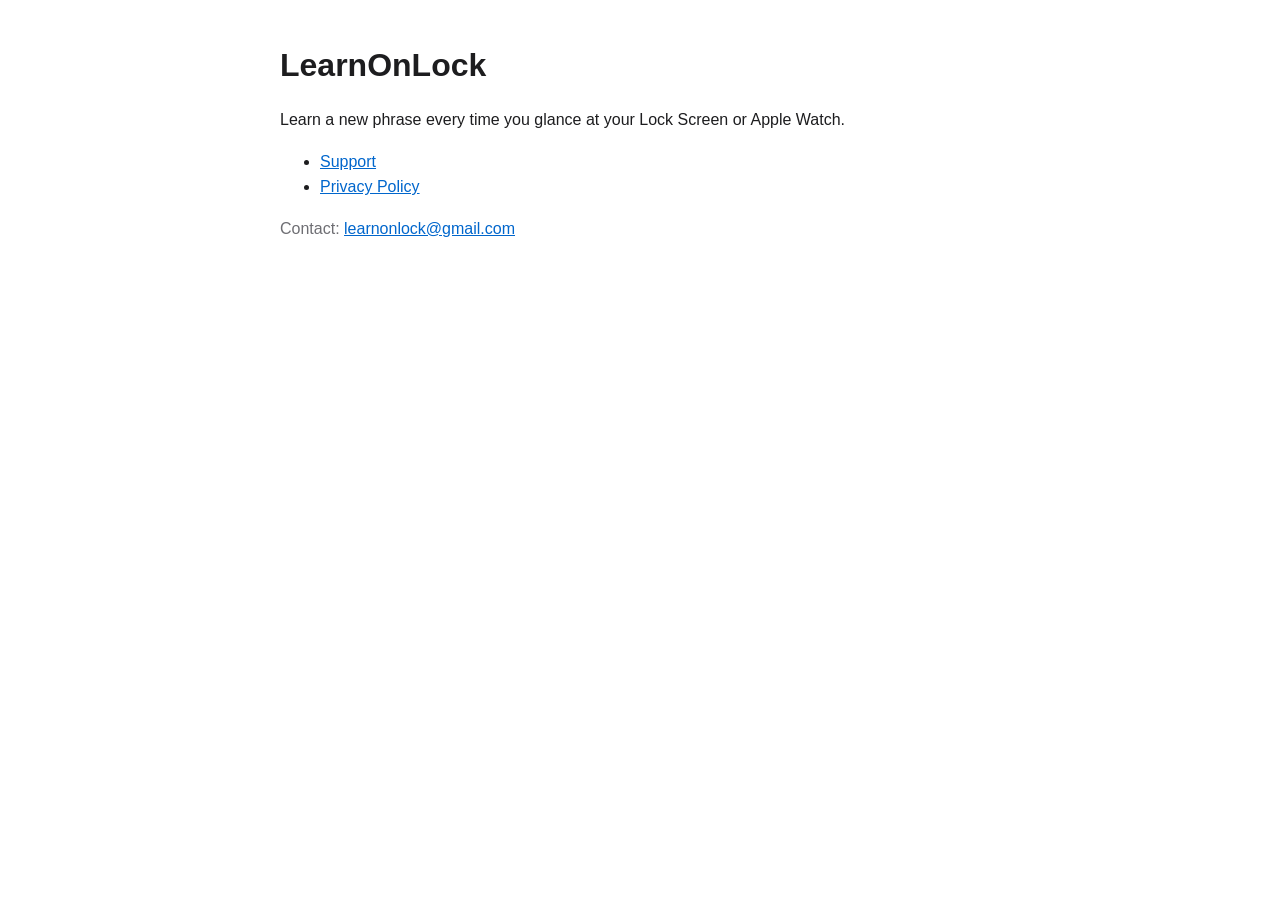
==== index.html @ d5e1ac42 "Privacy and support pages for LearnOnLock" ====
<!doctype html><html lang="en"><head><meta charset="utf-8"><meta name="viewport" content="width=device-width,initial-scale=1"><title>LearnOnLock</title><link rel="stylesheet" href="style.css"></head><body>
<h1>LearnOnLock</h1><p>Learn a new phrase every time you glance at your Lock Screen or Apple Watch.</p>
<ul><li><a href="support.html">Support</a></li><li><a href="privacy.html">Privacy Policy</a></li></ul>
<p class="muted">Contact: <a href="mailto:learnonlock@gmail.com">learnonlock@gmail.com</a></p></body></html>
---- style.css ----
body{font-family:-apple-system,BlinkMacSystemFont,"Segoe UI",Helvetica,Arial,sans-serif;max-width:720px;margin:40px auto;padding:0 20px;line-height:1.6;color:#1d1d1f}
h1{font-size:2em;margin-bottom:.2em}h2{margin-top:1.6em}a{color:#0066cc}.muted{color:#6e6e73}
nav a{margin-right:16px}
@media (prefers-color-scheme:dark){body{background:#000;color:#f5f5f7}a{color:#2997ff}.muted{color:#a1a1a6}}
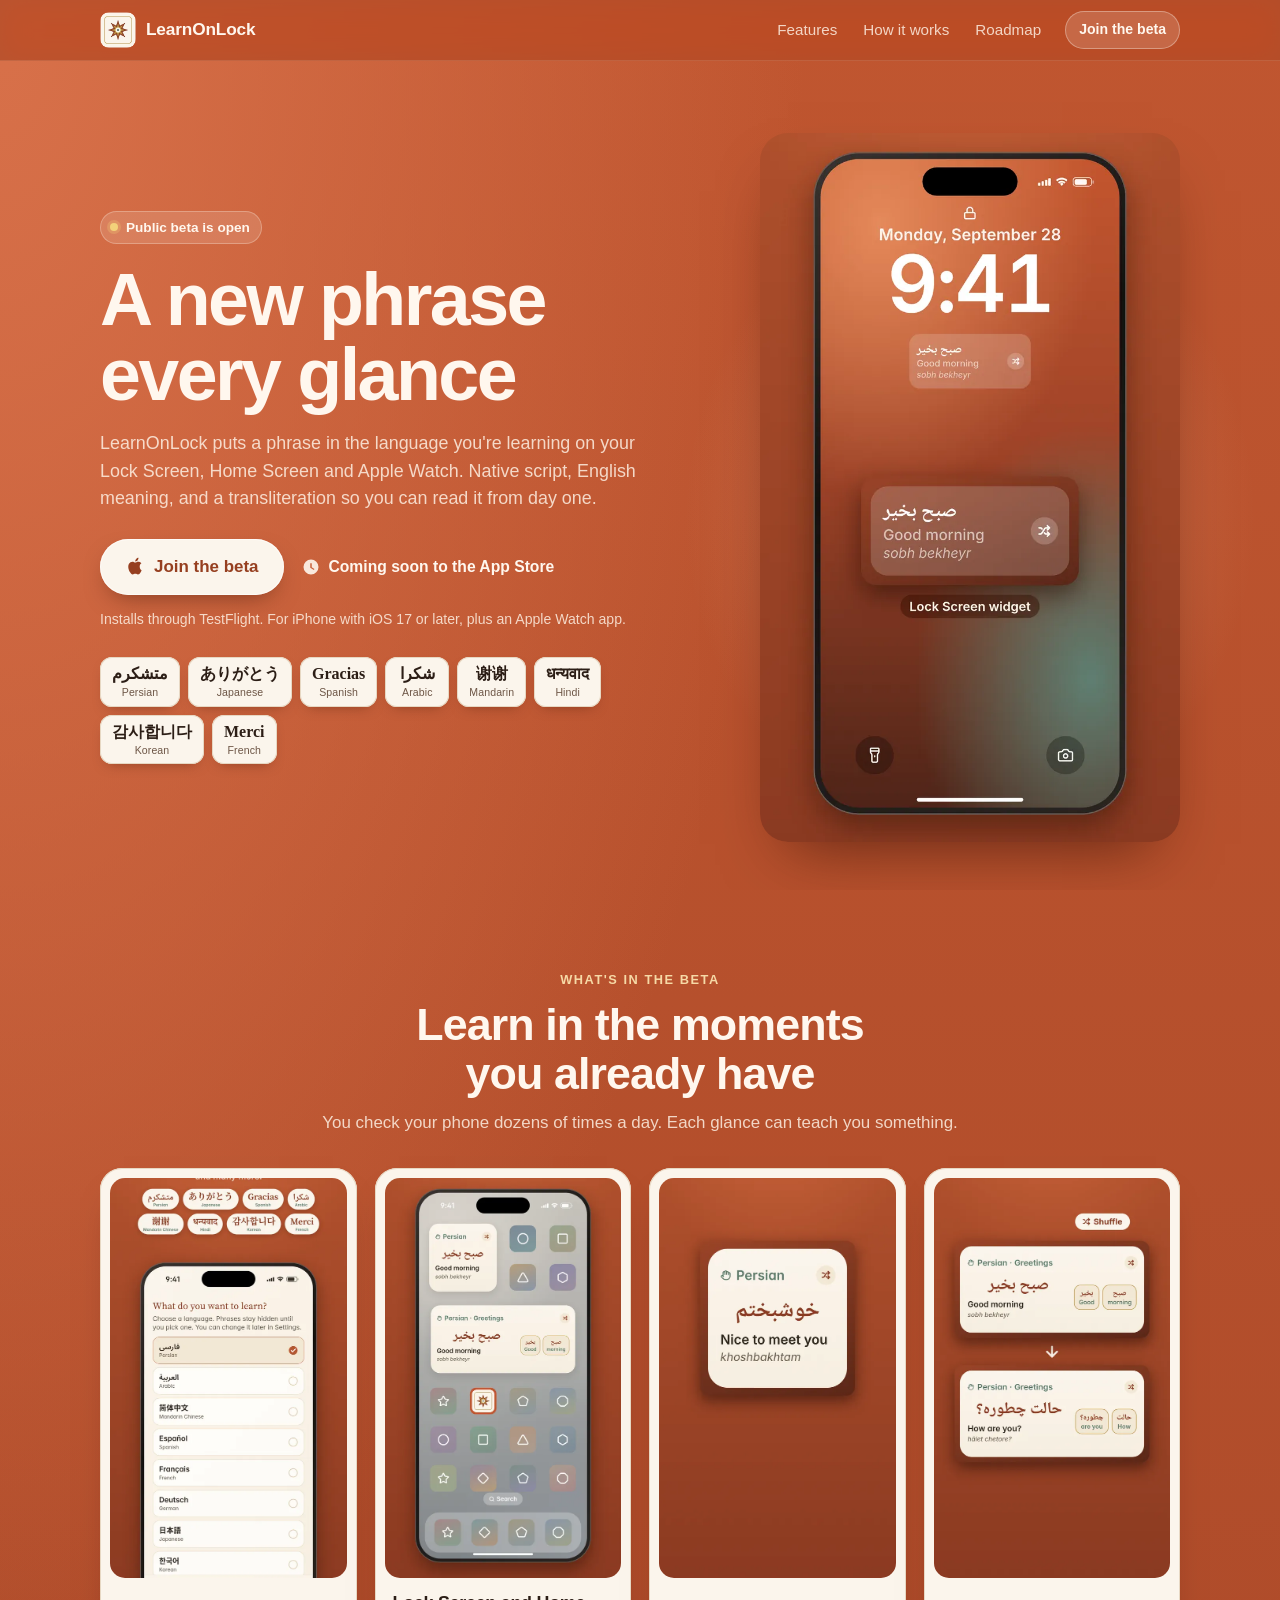
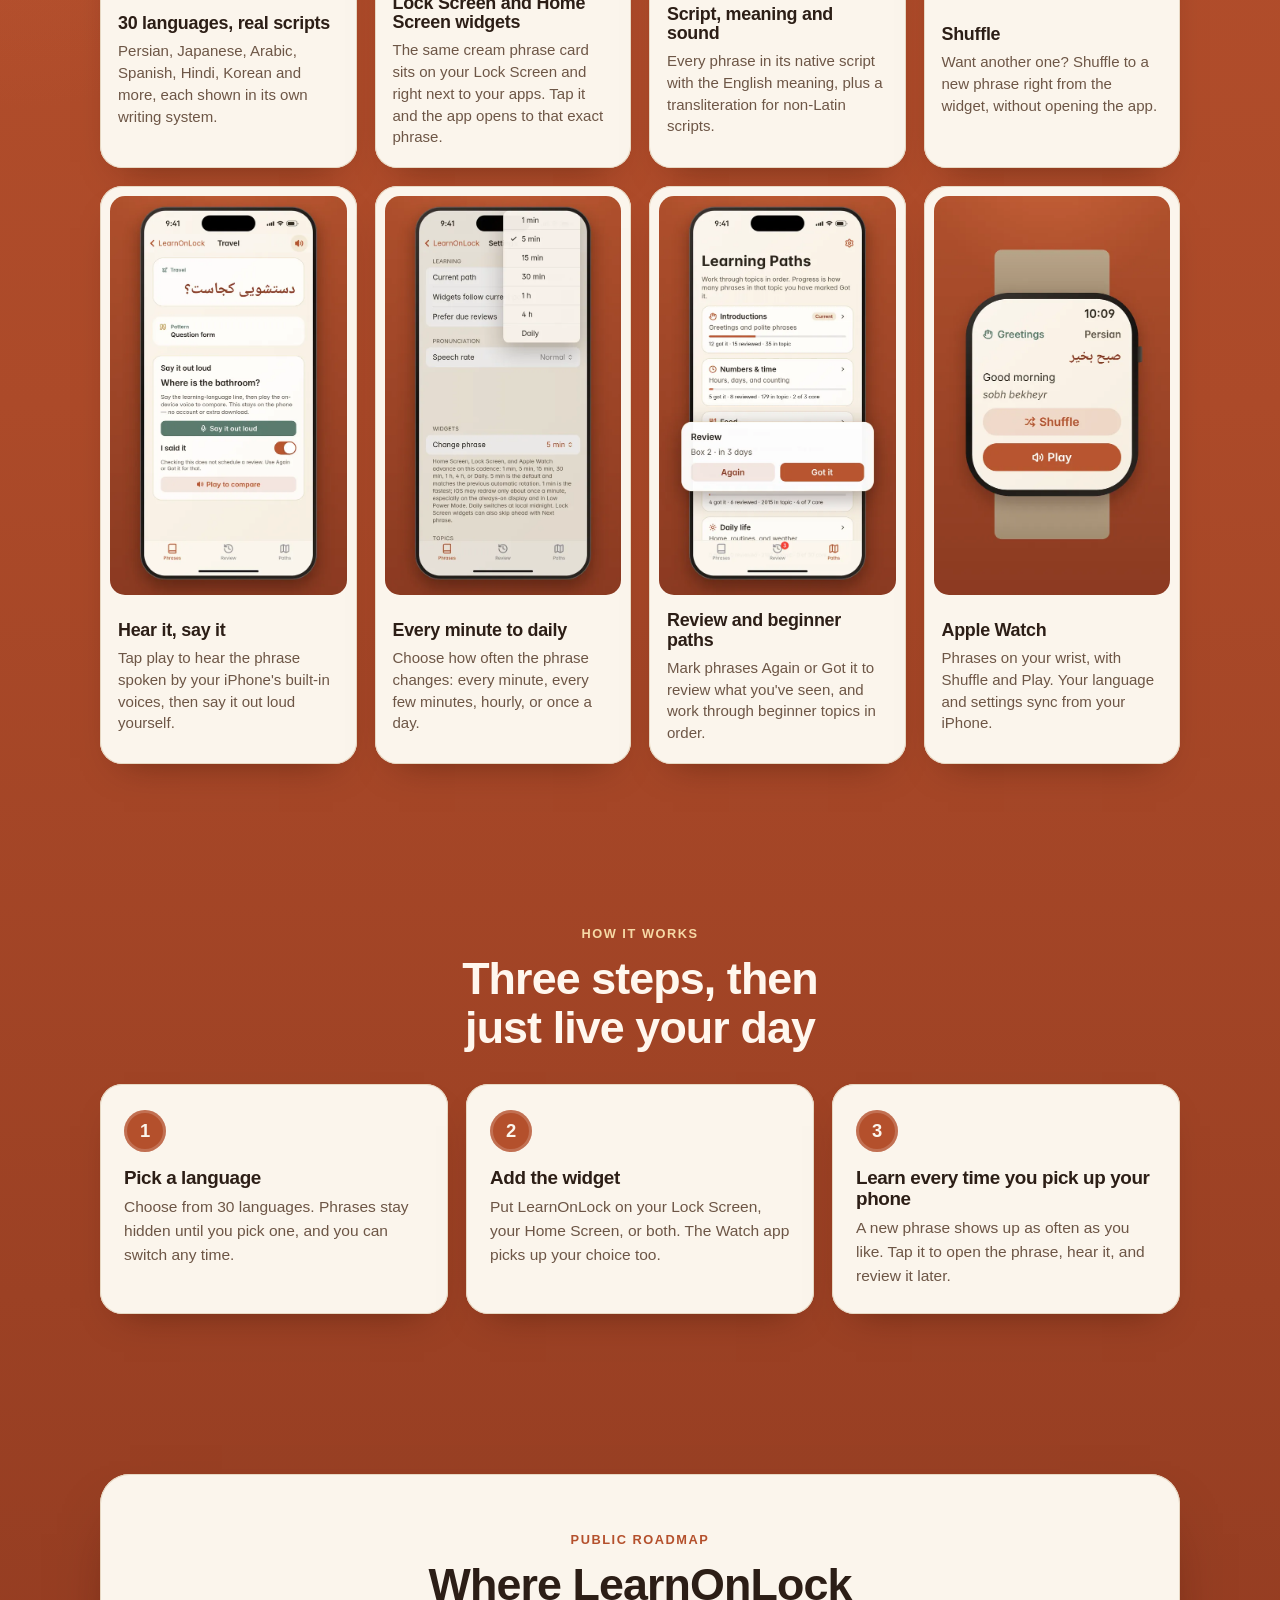
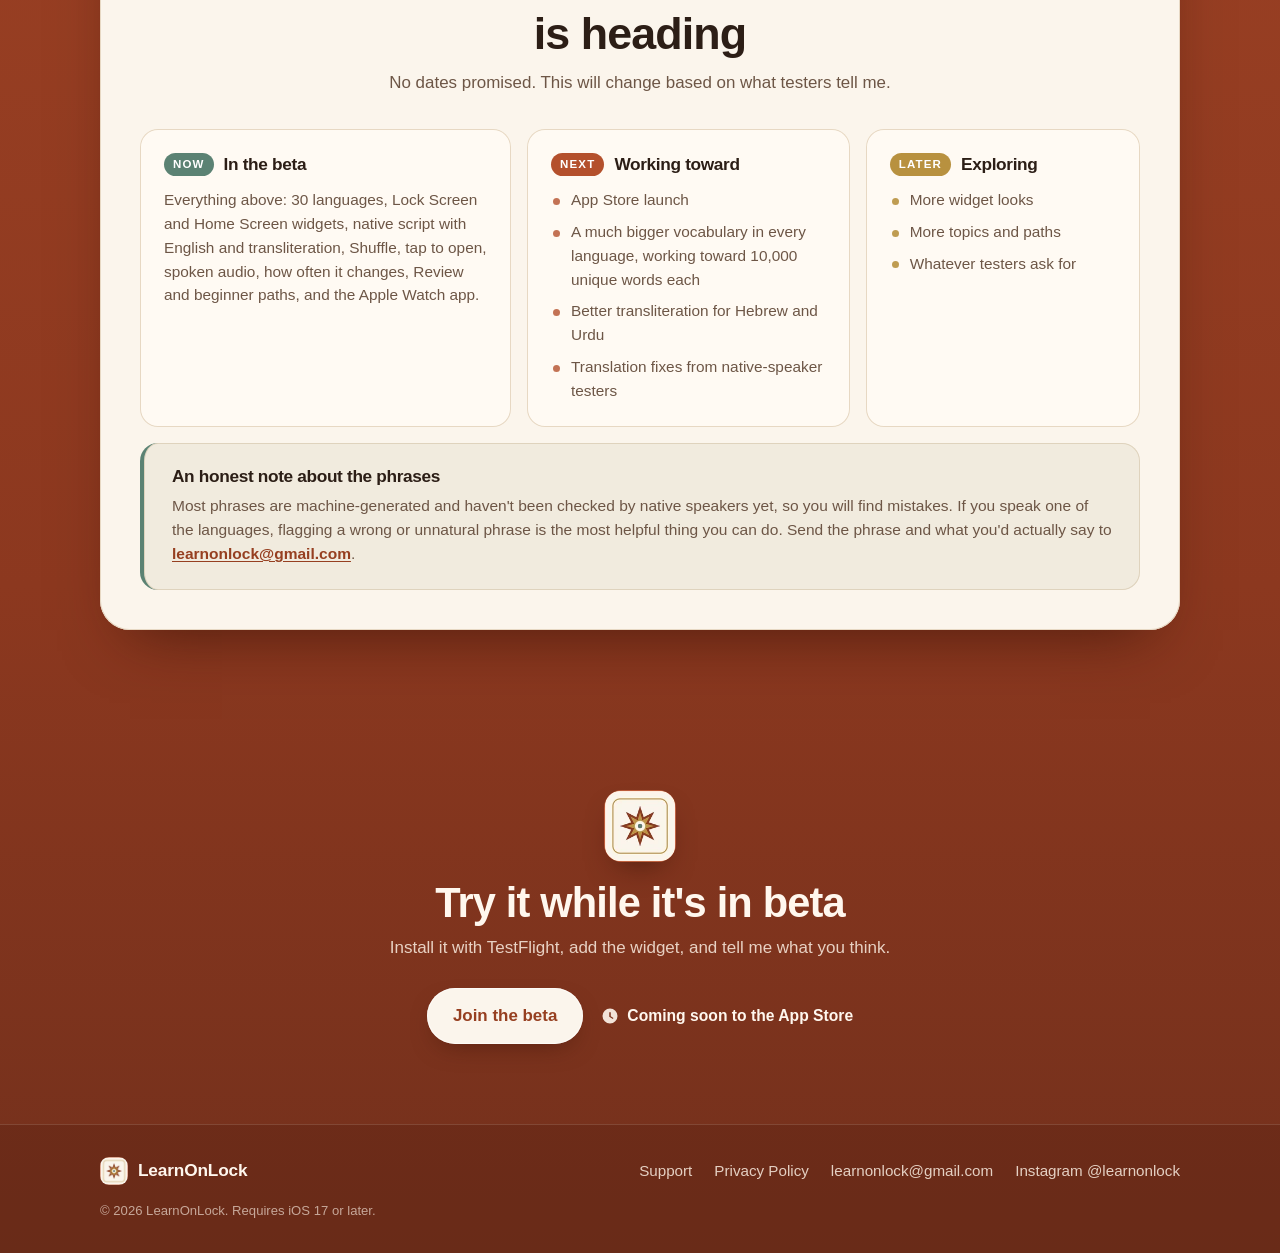
==== commit b06c2a68: "LearnOnLock landing page: screenshots, beta CTA, roadmap" ====
--- a/index.html
+++ b/index.html
@@ -1,4 +1,249 @@
-<!doctype html><html lang="en"><head><meta charset="utf-8"><meta name="viewport" content="width=device-width,initial-scale=1"><title>LearnOnLock</title><link rel="stylesheet" href="style.css"></head><body>
-<h1>LearnOnLock</h1><p>Learn a new phrase every time you glance at your Lock Screen or Apple Watch.</p>
-<ul><li><a href="support.html">Support</a></li><li><a href="privacy.html">Privacy Policy</a></li></ul>
-<p class="muted">Contact: <a href="mailto:learnonlock@gmail.com">learnonlock@gmail.com</a></p></body></html>
+<!doctype html>
+<html lang="en">
+<head>
+<meta charset="utf-8">
+<meta name="viewport" content="width=device-width,initial-scale=1,viewport-fit=cover">
+<title>LearnOnLock: a new phrase every glance</title>
+<meta name="description" content="LearnOnLock shows a phrase in the language you're learning on your iPhone Lock Screen, Home Screen and Apple Watch. 30 languages in their real scripts, with English meaning and transliteration. Join the beta.">
+<link rel="canonical" href="https://naveedster.github.io/learnonlock-site/">
+<meta name="theme-color" content="#c05630">
+<meta name="color-scheme" content="light">
+
+<meta property="og:type" content="website">
+<meta property="og:site_name" content="LearnOnLock">
+<meta property="og:url" content="https://naveedster.github.io/learnonlock-site/">
+<meta property="og:title" content="LearnOnLock: a new phrase every glance">
+<meta property="og:description" content="A phrase in the language you're learning on your Lock Screen, Home Screen and Apple Watch. 30 languages, real scripts. The beta is open.">
+<meta property="og:image" content="https://naveedster.github.io/learnonlock-site/img/og-image.jpg">
+<meta property="og:image:width" content="1200">
+<meta property="og:image:height" content="675">
+<meta property="og:image:alt" content="LearnOnLock: the beta is open. Lock Screen and Home Screen widgets in 30 languages, with native script, English meaning and transliteration.">
+<meta name="twitter:card" content="summary_large_image">
+<meta name="twitter:title" content="LearnOnLock: a new phrase every glance">
+<meta name="twitter:description" content="A phrase in the language you're learning on your Lock Screen, Home Screen and Apple Watch. The beta is open.">
+<meta name="twitter:image" content="https://naveedster.github.io/learnonlock-site/img/og-image.jpg">
+
+<link rel="icon" href="favicon.ico" sizes="any">
+<link rel="icon" type="image/png" sizes="32x32" href="img/favicon-32.png">
+<link rel="icon" type="image/png" sizes="96x96" href="img/icon-96.png">
+<link rel="apple-touch-icon" href="img/apple-touch-icon.png">
+<link rel="preload" as="image" href="img/lock-screen.webp" fetchpriority="high">
+<link rel="stylesheet" href="home.css">
+</head>
+<body>
+<a class="skip" href="#main">Skip to content</a>
+
+<header class="site-header">
+  <div class="wrap header-inner">
+    <a class="brand" href="./" aria-label="LearnOnLock home">
+      <img src="img/logo.webp" width="36" height="36" alt="">
+      <span>LearnOnLock</span>
+    </a>
+    <nav class="site-nav" aria-label="Main">
+      <a href="#features">Features</a>
+      <a href="#how">How it works</a>
+      <a href="#roadmap">Roadmap</a>
+    </nav>
+    <a class="btn btn-small" href="https://testflight.apple.com/join/GUGarJCm">Join the beta</a>
+  </div>
+</header>
+
+<main id="main">
+
+<section class="hero">
+  <div class="wrap hero-inner">
+    <div class="hero-copy">
+      <p class="pill"><span class="dot" aria-hidden="true"></span>Public beta is open</p>
+      <h1>A new phrase every&nbsp;glance</h1>
+      <p class="lede">LearnOnLock puts a phrase in the language you're learning on your Lock Screen, Home Screen and Apple Watch. Native script, English meaning, and a transliteration so you can read it from day one.</p>
+      <div class="cta-row">
+        <a class="btn btn-primary" href="https://testflight.apple.com/join/GUGarJCm">
+          <svg aria-hidden="true" viewBox="0 0 24 24" width="20" height="20"><path fill="currentColor" d="M16.4 12.6c0-2.5 2-3.7 2.1-3.8-1.2-1.7-3-1.9-3.6-2-1.5-.2-3 .9-3.8.9-.8 0-2-.9-3.3-.9-1.7 0-3.3 1-4.2 2.6-1.8 3.1-.5 7.7 1.3 10.2.8 1.2 1.8 2.6 3.1 2.6 1.2-.1 1.7-.8 3.2-.8 1.5 0 1.9.8 3.2.8 1.3 0 2.2-1.2 3-2.4.9-1.4 1.3-2.7 1.3-2.8 0 0-2.4-1-2.3-4.4zM14 5.2c.7-.8 1.1-1.9 1-3-1 0-2.1.7-2.8 1.5-.6.7-1.2 1.8-1 2.9 1.1.1 2.1-.6 2.8-1.4z"/></svg>
+          Join the beta
+        </a>
+        <span class="soon">Coming soon to the App&nbsp;Store</span>
+      </div>
+      <p class="fine">Installs through TestFlight. For iPhone with iOS&nbsp;17 or later, plus an Apple&nbsp;Watch app.</p>
+      <ul class="chips" aria-label="Thank you, in a few of the 30 languages">
+        <li><span lang="fa" dir="rtl">متشکرم</span><small>Persian</small></li>
+        <li><span lang="ja">ありがとう</span><small>Japanese</small></li>
+        <li><span lang="es">Gracias</span><small>Spanish</small></li>
+        <li><span lang="ar" dir="rtl">شكرا</span><small>Arabic</small></li>
+        <li><span lang="zh-Hans">谢谢</span><small>Mandarin</small></li>
+        <li><span lang="hi">धन्यवाद</span><small>Hindi</small></li>
+        <li><span lang="ko">감사합니다</span><small>Korean</small></li>
+        <li><span lang="fr">Merci</span><small>French</small></li>
+      </ul>
+    </div>
+    <div class="hero-art">
+      <img src="img/lock-screen.webp" width="720" height="1215" fetchpriority="high" decoding="async"
+           alt="iPhone Lock Screen showing a LearnOnLock widget with the Persian phrase صبح بخیر, Good morning, sobh bekheyr">
+    </div>
+  </div>
+</section>
+
+<section id="features" class="section">
+  <div class="wrap">
+    <div class="section-head">
+      <p class="kicker">What's in the beta</p>
+      <h2>Learn in the moments you already have</h2>
+      <p>You check your phone dozens of times a day. Each glance can teach you something.</p>
+    </div>
+    <div class="feature-grid">
+      <article class="feature">
+        <img src="img/languages.webp" width="600" height="1013" loading="lazy" decoding="async" alt="Language picker listing Persian, Arabic, Mandarin Chinese, Spanish, French, German, Japanese and Korean in their own scripts">
+        <div class="feature-text">
+          <h3>30 languages, real scripts</h3>
+          <p>Persian, Japanese, Arabic, Spanish, Hindi, Korean and more, each shown in its own writing system.</p>
+        </div>
+      </article>
+      <article class="feature">
+        <img src="img/home-screen.webp" width="600" height="1013" loading="lazy" decoding="async" alt="iPhone Home Screen with small and medium LearnOnLock widgets next to app icons">
+        <div class="feature-text">
+          <h3>Lock Screen and Home Screen widgets</h3>
+          <p>The same cream phrase card sits on your Lock Screen and right next to your apps. Tap it and the app opens to that exact phrase.</p>
+        </div>
+      </article>
+      <article class="feature">
+        <img src="img/transliteration.webp" width="600" height="1013" loading="lazy" decoding="async" alt="Widget showing the Persian phrase خوشبختم with Nice to meet you and the transliteration khoshbakhtam">
+        <div class="feature-text">
+          <h3>Script, meaning and sound</h3>
+          <p>Every phrase in its native script with the English meaning, plus a transliteration for non-Latin scripts.</p>
+        </div>
+      </article>
+      <article class="feature">
+        <img src="img/shuffle.webp" width="600" height="1013" loading="lazy" decoding="async" alt="Two widget states: tapping Shuffle changes Good morning to How are you?">
+        <div class="feature-text">
+          <h3>Shuffle</h3>
+          <p>Want another one? Shuffle to a new phrase right from the widget, without opening the app.</p>
+        </div>
+      </article>
+      <article class="feature">
+        <img src="img/hear-and-say.webp" width="600" height="1013" loading="lazy" decoding="async" alt="Phrase screen for Where is the bathroom? with Say it out loud and Play to compare buttons">
+        <div class="feature-text">
+          <h3>Hear it, say it</h3>
+          <p>Tap play to hear the phrase spoken by your iPhone's built-in voices, then say it out loud yourself.</p>
+        </div>
+      </article>
+      <article class="feature">
+        <img src="img/cadence.webp" width="600" height="1013" loading="lazy" decoding="async" alt="Settings menu with phrase change options from 1 minute to daily">
+        <div class="feature-text">
+          <h3>Every minute to daily</h3>
+          <p>Choose how often the phrase changes: every minute, every few minutes, hourly, or once a day.</p>
+        </div>
+      </article>
+      <article class="feature">
+        <img src="img/review-paths.webp" width="600" height="1013" loading="lazy" decoding="async" alt="Learning Paths screen with topics like Introductions and Numbers and time, and a review card with Again and Got it buttons">
+        <div class="feature-text">
+          <h3>Review and beginner paths</h3>
+          <p>Mark phrases Again or Got it to review what you've seen, and work through beginner topics in order.</p>
+        </div>
+      </article>
+      <article class="feature">
+        <img src="img/watch.webp" width="600" height="1013" loading="lazy" decoding="async" alt="Apple Watch showing صبح بخیر, Good morning, with Shuffle and Play buttons">
+        <div class="feature-text">
+          <h3>Apple Watch</h3>
+          <p>Phrases on your wrist, with Shuffle and Play. Your language and settings sync from your iPhone.</p>
+        </div>
+      </article>
+    </div>
+  </div>
+</section>
+
+<section id="how" class="section">
+  <div class="wrap">
+    <div class="section-head">
+      <p class="kicker">How it works</p>
+      <h2>Three steps, then just live your day</h2>
+    </div>
+    <ol class="steps">
+      <li>
+        <span class="num" aria-hidden="true">1</span>
+        <h3>Pick a language</h3>
+        <p>Choose from 30 languages. Phrases stay hidden until you pick one, and you can switch any time.</p>
+      </li>
+      <li>
+        <span class="num" aria-hidden="true">2</span>
+        <h3>Add the widget</h3>
+        <p>Put LearnOnLock on your Lock Screen, your Home Screen, or both. The Watch app picks up your choice too.</p>
+      </li>
+      <li>
+        <span class="num" aria-hidden="true">3</span>
+        <h3>Learn every time you pick up your phone</h3>
+        <p>A new phrase shows up as often as you like. Tap it to open the phrase, hear it, and review it later.</p>
+      </li>
+    </ol>
+  </div>
+</section>
+
+<section id="roadmap" class="section">
+  <div class="wrap">
+    <div class="panel">
+      <div class="section-head on-cream">
+        <p class="kicker">Public roadmap</p>
+        <h2>Where LearnOnLock is heading</h2>
+        <p>No dates promised. This will change based on what testers tell me.</p>
+      </div>
+      <div class="roadmap">
+        <div class="lane lane-now">
+          <h3><span class="tag">Now</span> In the beta</h3>
+          <p>Everything above: 30 languages, Lock Screen and Home Screen widgets, native script with English and transliteration, Shuffle, tap to open, spoken audio, how often it changes, Review and beginner paths, and the Apple Watch app.</p>
+        </div>
+        <div class="lane lane-next">
+          <h3><span class="tag">Next</span> Working toward</h3>
+          <ul>
+            <li>App Store launch</li>
+            <li>A much bigger vocabulary in every language, working toward 10,000 unique words each</li>
+            <li>Better transliteration for Hebrew and Urdu</li>
+            <li>Translation fixes from native-speaker testers</li>
+          </ul>
+        </div>
+        <div class="lane lane-later">
+          <h3><span class="tag">Later</span> Exploring</h3>
+          <ul>
+            <li>More widget looks</li>
+            <li>More topics and paths</li>
+            <li>Whatever testers ask for</li>
+          </ul>
+        </div>
+      </div>
+
+      <aside class="honest" aria-labelledby="honest-title">
+        <h3 id="honest-title">An honest note about the phrases</h3>
+        <p>Most phrases are machine-generated and haven't been checked by native speakers yet, so you will find mistakes. If you speak one of the languages, flagging a wrong or unnatural phrase is the most helpful thing you can do. Send the phrase and what you'd actually say to <a href="mailto:learnonlock@gmail.com?subject=Phrase%20fix">learnonlock@gmail.com</a>.</p>
+      </aside>
+    </div>
+  </div>
+</section>
+
+<section class="section final-cta">
+  <div class="wrap">
+    <img src="img/logo.webp" width="72" height="72" alt="" loading="lazy">
+    <h2>Try it while it's in beta</h2>
+    <p>Install it with TestFlight, add the widget, and tell me what you think.</p>
+    <div class="cta-row center">
+      <a class="btn btn-primary" href="https://testflight.apple.com/join/GUGarJCm">Join the beta</a>
+      <span class="soon">Coming soon to the App&nbsp;Store</span>
+    </div>
+  </div>
+</section>
+
+</main>
+
+<footer class="site-footer">
+  <div class="wrap footer-inner">
+    <a class="brand" href="./">
+      <img src="img/logo.webp" width="28" height="28" alt="" loading="lazy">
+      <span>LearnOnLock</span>
+    </a>
+    <nav class="footer-nav" aria-label="Footer">
+      <a href="support.html">Support</a>
+      <a href="privacy.html">Privacy Policy</a>
+      <a href="mailto:learnonlock@gmail.com">learnonlock@gmail.com</a>
+      <a href="https://www.instagram.com/learnonlock/" rel="noopener">Instagram @learnonlock</a>
+    </nav>
+    <p class="copy">© 2026 LearnOnLock. Requires iOS 17 or later.</p>
+  </div>
+</footer>
+</body>
+</html>
--- a/home.css
+++ b/home.css
@@ -0,0 +1,159 @@
+/* LearnOnLock landing page. privacy.html and support.html keep using style.css. */
+:root{
+  --terra-hi:#d8714a; --terra:#c05630; --terra-mid:#ac4a29; --terra-lo:#8c381f; --terra-deep:#73301c;
+  --cream:#fbf5ec; --cream-2:#f4eadc; --cream-line:#e7d8c3;
+  --ink:#2c1e16; --muted:#6d5646; --accent:#b4502c; --accent-dk:#963f20;
+  --sage:#5b8273; --gold:#b8913f;
+  --on-terra:#fff7ee; --on-terra-dim:rgba(255,244,232,.82);
+  --radius:22px; --wrap:1120px;
+  --sans:-apple-system,BlinkMacSystemFont,"SF Pro Text","Inter","Segoe UI",Roboto,"Helvetica Neue",Arial,sans-serif,"Apple Color Emoji","Segoe UI Emoji";
+  --display:-apple-system,BlinkMacSystemFont,"SF Pro Display","Inter","Segoe UI",Roboto,"Helvetica Neue",Arial,sans-serif;
+  --serif:ui-serif,"New York","Iowan Old Style",Georgia,serif;
+}
+*,*::before,*::after{box-sizing:border-box}
+html{-webkit-text-size-adjust:100%;scroll-behavior:smooth;scroll-padding-top:72px}
+@media (prefers-reduced-motion:reduce){html{scroll-behavior:auto}}
+body{
+  margin:0;font:400 17px/1.55 var(--sans);color:var(--on-terra);
+  background:var(--terra-mid);
+  background-image:
+    radial-gradient(90% 55% at 0% 0%, var(--terra-hi) 0%, rgba(216,113,74,0) 70%),
+    linear-gradient(180deg, var(--terra) 0%, var(--terra-mid) 45%, var(--terra-lo) 85%, var(--terra-deep) 100%);
+  -webkit-font-smoothing:antialiased;text-rendering:optimizeLegibility;
+}
+img{display:block;max-width:100%;height:auto}
+a{color:inherit}
+h1,h2,h3{font-family:var(--display);line-height:1.1;margin:0;letter-spacing:-.02em}
+p{margin:0}
+.wrap{max-width:var(--wrap);margin:0 auto;padding:0 20px}
+.skip{position:absolute;left:-999px;top:8px;background:var(--cream);color:var(--ink);padding:8px 14px;border-radius:10px;z-index:10}
+.skip:focus{left:8px}
+:focus-visible{outline:3px solid var(--gold);outline-offset:3px;border-radius:6px}
+
+/* Buttons */
+.btn{display:inline-flex;align-items:center;justify-content:center;gap:8px;text-decoration:none;font-weight:650;border-radius:999px;transition:transform .15s ease,background-color .15s ease,box-shadow .15s ease;white-space:nowrap}
+.btn-primary{background:var(--cream);color:var(--accent-dk);padding:15px 26px;font-size:1.06rem;box-shadow:0 10px 24px -10px rgba(60,20,8,.55),inset 0 0 0 1px rgba(255,255,255,.6)}
+.btn-primary:hover{background:#fff;transform:translateY(-1px)}
+.btn-primary svg{margin-top:-2px}
+.btn-small{background:rgba(255,247,238,.16);color:var(--on-terra);padding:8px 14px;font-size:.88rem;box-shadow:inset 0 0 0 1px rgba(255,247,238,.35)}
+.btn-small:hover{background:rgba(255,247,238,.26)}
+
+/* Header */
+.site-header{position:sticky;top:0;z-index:5;background:rgba(176,76,42,.78);-webkit-backdrop-filter:saturate(140%) blur(14px);backdrop-filter:saturate(140%) blur(14px);border-bottom:1px solid rgba(255,240,225,.12)}
+.header-inner{display:flex;align-items:center;gap:16px;height:60px}
+.brand{display:inline-flex;align-items:center;gap:10px;text-decoration:none;font:700 1.08rem/1 var(--display);letter-spacing:-.01em}
+.brand img{border-radius:9px}
+.site-nav{display:none;margin-left:auto;gap:26px}
+.site-nav a{text-decoration:none;font-size:.95rem;color:var(--on-terra-dim)}
+.site-nav a:hover{color:var(--on-terra)}
+.site-header .btn-small{margin-left:auto}
+@media (min-width:760px){.site-nav{display:flex}.site-header .btn-small{margin-left:8px}}
+
+/* Hero */
+.hero{padding:40px 0 24px;overflow:hidden}
+.hero-inner{display:grid;gap:28px;align-items:center}
+.pill{display:inline-flex;align-items:center;gap:8px;font-size:.85rem;font-weight:600;padding:6px 12px 6px 10px;border-radius:999px;background:rgba(255,247,238,.14);box-shadow:inset 0 0 0 1px rgba(255,247,238,.28);margin-bottom:18px}
+.dot{width:8px;height:8px;border-radius:50%;background:#f3d27a;box-shadow:0 0 0 3px rgba(243,210,122,.25)}
+.hero h1{font-size:clamp(2.6rem,10.5vw,4.6rem);font-weight:800;letter-spacing:-.035em;line-height:1.02;text-wrap:balance}
+.lede{margin-top:18px;font-size:1.12rem;color:var(--on-terra-dim);max-width:34em}
+.cta-row{display:flex;flex-wrap:wrap;align-items:center;gap:14px 18px;margin-top:26px}
+.cta-row.center{justify-content:center}
+.soon{display:inline-flex;align-items:center;gap:8px;font-weight:600;font-size:.98rem;color:var(--on-terra)}
+.soon::before{content:"";width:18px;height:18px;flex:none;background:currentColor;opacity:.9;
+  -webkit-mask:url("data:image/svg+xml,%3Csvg xmlns='http://www.w3.org/2000/svg' viewBox='0 0 24 24'%3E%3Cpath d='M12 2a10 10 0 1 0 0 20 10 10 0 0 0 0-20zm1 5v5.4l3.6 2.1-.8 1.4L11 13V7h2z'/%3E%3C/svg%3E") center/contain no-repeat;
+  mask:url("data:image/svg+xml,%3Csvg xmlns='http://www.w3.org/2000/svg' viewBox='0 0 24 24'%3E%3Cpath d='M12 2a10 10 0 1 0 0 20 10 10 0 0 0 0-20zm1 5v5.4l3.6 2.1-.8 1.4L11 13V7h2z'/%3E%3C/svg%3E") center/contain no-repeat}
+.fine{margin-top:14px;font-size:.88rem;color:var(--on-terra-dim)}
+.chips{list-style:none;padding:0;margin:26px 0 0;display:flex;flex-wrap:wrap;gap:8px}
+.chips li{display:flex;flex-direction:column;align-items:center;justify-content:center;min-width:64px;padding:7px 12px 6px;border-radius:12px;background:var(--cream);color:var(--ink);box-shadow:0 6px 14px -8px rgba(60,20,8,.5),inset 0 0 0 1px var(--cream-line)}
+.chips span{font:600 1rem/1.25 var(--serif)}
+.chips small{font-size:.66rem;color:var(--muted);letter-spacing:.01em}
+.hero-art{position:relative;justify-self:center;width:min(100%,380px)}
+.hero-art::before{content:"";position:absolute;inset:8% -18% 0;background:radial-gradient(closest-side,rgba(255,214,180,.28),rgba(255,214,180,0));z-index:-1}
+.hero-art img{border-radius:28px;box-shadow:0 30px 60px -28px rgba(50,15,5,.65)}
+@media (min-width:900px){
+  .hero{padding:72px 0 48px}
+  .hero-inner{grid-template-columns:1.1fr .9fr;gap:56px}
+  .hero-art{width:min(100%,420px);justify-self:end}
+}
+
+/* Sections */
+.section{padding:56px 0}
+.section-head{max-width:640px;margin:0 auto 32px;text-align:center}
+.section-head h2{font-size:clamp(1.9rem,6vw,2.8rem);font-weight:800;text-wrap:balance}
+.section-head p:not(.kicker){margin-top:12px;color:var(--on-terra-dim);font-size:1.06rem}
+.kicker{font-size:.8rem;font-weight:700;text-transform:uppercase;letter-spacing:.12em;color:#f6d9a6;margin-bottom:10px}
+.section-head.on-cream .kicker{color:var(--accent)}
+.section-head.on-cream h2{color:var(--ink)}
+.section-head.on-cream p:not(.kicker){color:var(--muted)}
+@media (min-width:900px){.section{padding:80px 0}}
+
+/* Feature grid: horizontal cards on phones, vertical tiles from 600px */
+.feature-grid{display:grid;gap:14px}
+.feature{display:grid;grid-template-columns:42% 1fr;align-items:center;gap:16px;background:var(--cream);color:var(--ink);border-radius:var(--radius);padding:10px 16px 10px 10px;box-shadow:0 18px 36px -24px rgba(50,15,5,.6),inset 0 0 0 1px var(--cream-line)}
+.feature img{border-radius:15px;width:100%;aspect-ratio:600/1013;object-fit:cover;background:var(--terra)}
+.feature h3{font-size:1.12rem;font-weight:750;letter-spacing:-.015em}
+.feature p{margin-top:6px;font-size:.94rem;line-height:1.45;color:var(--muted)}
+@media (min-width:600px){
+  .feature-grid{grid-template-columns:repeat(2,1fr);gap:18px}
+  .feature{grid-template-columns:1fr;align-items:start;gap:0;padding:10px}
+  .feature-text{padding:16px 8px 10px}
+}
+@media (min-width:1000px){.feature-grid{grid-template-columns:repeat(4,1fr)}}
+
+/* Steps */
+.steps{list-style:none;margin:0;padding:0;display:grid;gap:14px;counter-reset:s}
+.steps li{position:relative;background:var(--cream);color:var(--ink);border-radius:var(--radius);padding:22px 22px 22px 80px;box-shadow:0 18px 36px -24px rgba(50,15,5,.6),inset 0 0 0 1px var(--cream-line)}
+.num{position:absolute;left:22px;top:20px;width:42px;height:42px;border-radius:50%;display:grid;place-items:center;font:800 1.15rem/1 var(--display);color:var(--cream);background:var(--accent);box-shadow:inset 0 0 0 3px rgba(255,255,255,.18)}
+.steps h3{font-size:1.18rem;font-weight:750}
+.steps p{margin-top:6px;color:var(--muted);font-size:.97rem}
+@media (min-width:860px){
+  .steps{grid-template-columns:repeat(3,1fr);gap:18px}
+  .steps li{padding:26px 24px 26px}
+  .num{position:static;margin-bottom:16px}
+}
+
+/* Roadmap panel (the big cream card) */
+.panel{background:var(--cream);color:var(--ink);border-radius:30px;padding:36px 18px 18px;box-shadow:0 30px 60px -30px rgba(50,15,5,.7),inset 0 0 0 1px var(--cream-line)}
+.roadmap{display:grid;gap:12px}
+.lane{border-radius:18px;padding:20px;background:#fffaf3;box-shadow:inset 0 0 0 1px var(--cream-line)}
+.lane h3{display:flex;align-items:center;gap:10px;font-size:1.08rem;font-weight:750}
+.tag{font:700 .72rem/1 var(--sans);text-transform:uppercase;letter-spacing:.1em;padding:6px 9px;border-radius:999px;color:#fff}
+.lane-now .tag{background:var(--sage)}
+.lane-next .tag{background:var(--accent)}
+.lane-later .tag{background:var(--gold)}
+.lane p,.lane li{color:var(--muted);font-size:.96rem}
+.lane p{margin-top:12px}
+.lane ul{margin:12px 0 0;padding:0;list-style:none;display:grid;gap:8px}
+.lane li{position:relative;padding-left:20px}
+.lane li::before{content:"";position:absolute;left:2px;top:.62em;width:7px;height:7px;border-radius:50%;background:currentColor;opacity:.45}
+.lane-next li::before{background:var(--accent);opacity:.8}
+.lane-later li::before{background:var(--gold);opacity:.9}
+.honest{margin-top:12px;border-radius:18px;padding:20px;background:#f1ebde;box-shadow:inset 0 0 0 1px #dfd3bd;border-left:4px solid var(--sage)}
+.honest h3{font-size:1.08rem;font-weight:750;color:var(--ink)}
+.honest p{margin-top:8px;color:var(--muted);font-size:.97rem}
+.honest a{color:var(--accent-dk);font-weight:650;text-decoration-thickness:1px;text-underline-offset:2px;word-break:break-word}
+@media (min-width:860px){
+  .panel{padding:56px 40px 40px}
+  .roadmap{grid-template-columns:1.15fr 1fr .85fr;gap:16px}
+  .lane{padding:24px}
+  .honest{margin-top:16px;padding:24px 28px}
+}
+
+/* Final CTA */
+.final-cta{text-align:center}
+.final-cta img{margin:0 auto 18px;border-radius:18px;box-shadow:0 14px 30px -14px rgba(50,15,5,.7)}
+.final-cta h2{font-size:clamp(1.9rem,6vw,2.6rem);font-weight:800}
+.final-cta p{margin-top:10px;color:var(--on-terra-dim)}
+
+/* Footer */
+.site-footer{padding:32px 0 calc(32px + env(safe-area-inset-bottom));border-top:1px solid rgba(255,240,225,.14);background:rgba(70,25,12,.22)}
+.footer-inner{display:grid;gap:16px;justify-items:start}
+.footer-nav{display:flex;flex-wrap:wrap;gap:10px 22px}
+.footer-nav a{color:var(--on-terra-dim);text-decoration:none;font-size:.95rem}
+.footer-nav a:hover{color:var(--on-terra);text-decoration:underline}
+.copy{font-size:.82rem;color:rgba(255,244,232,.62)}
+@media (min-width:860px){
+  .footer-inner{grid-template-columns:auto 1fr;align-items:center;justify-items:stretch}
+  .footer-nav{justify-content:flex-end}
+  .copy{grid-column:1/-1}
+}
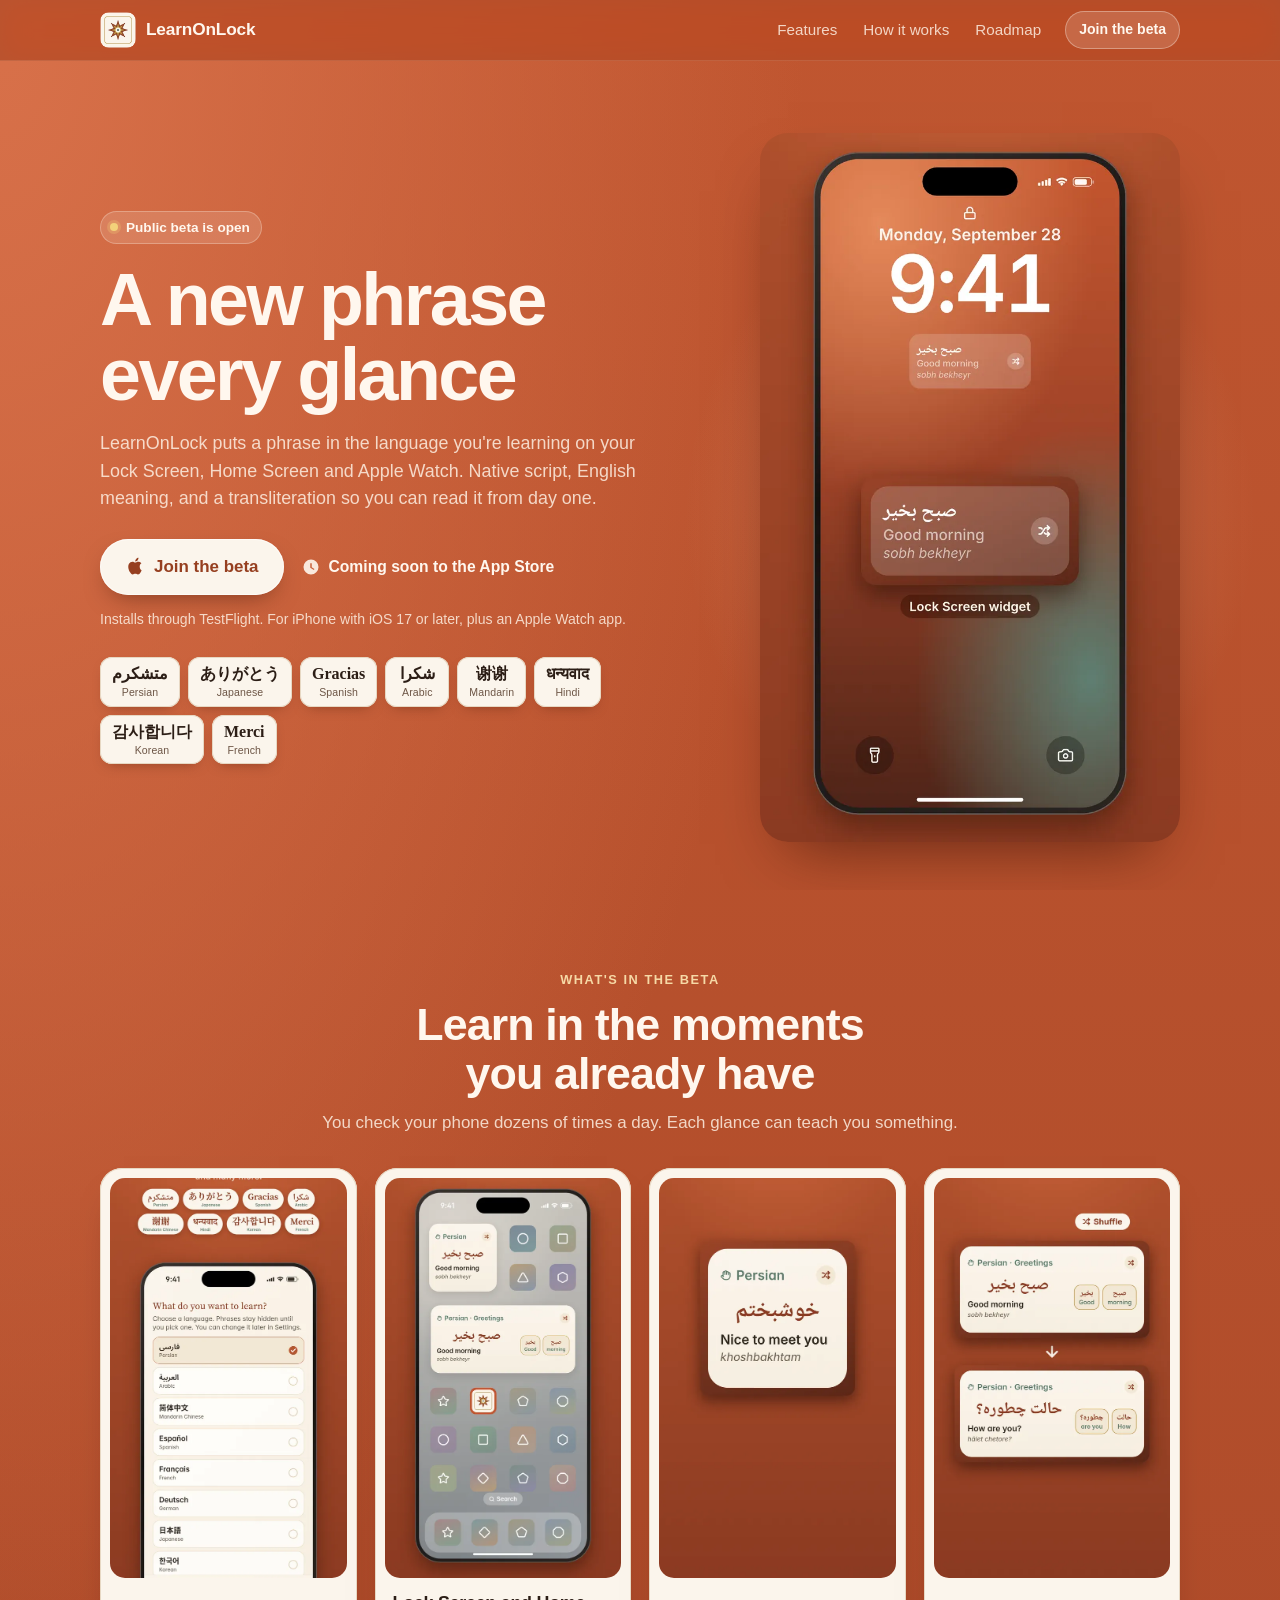
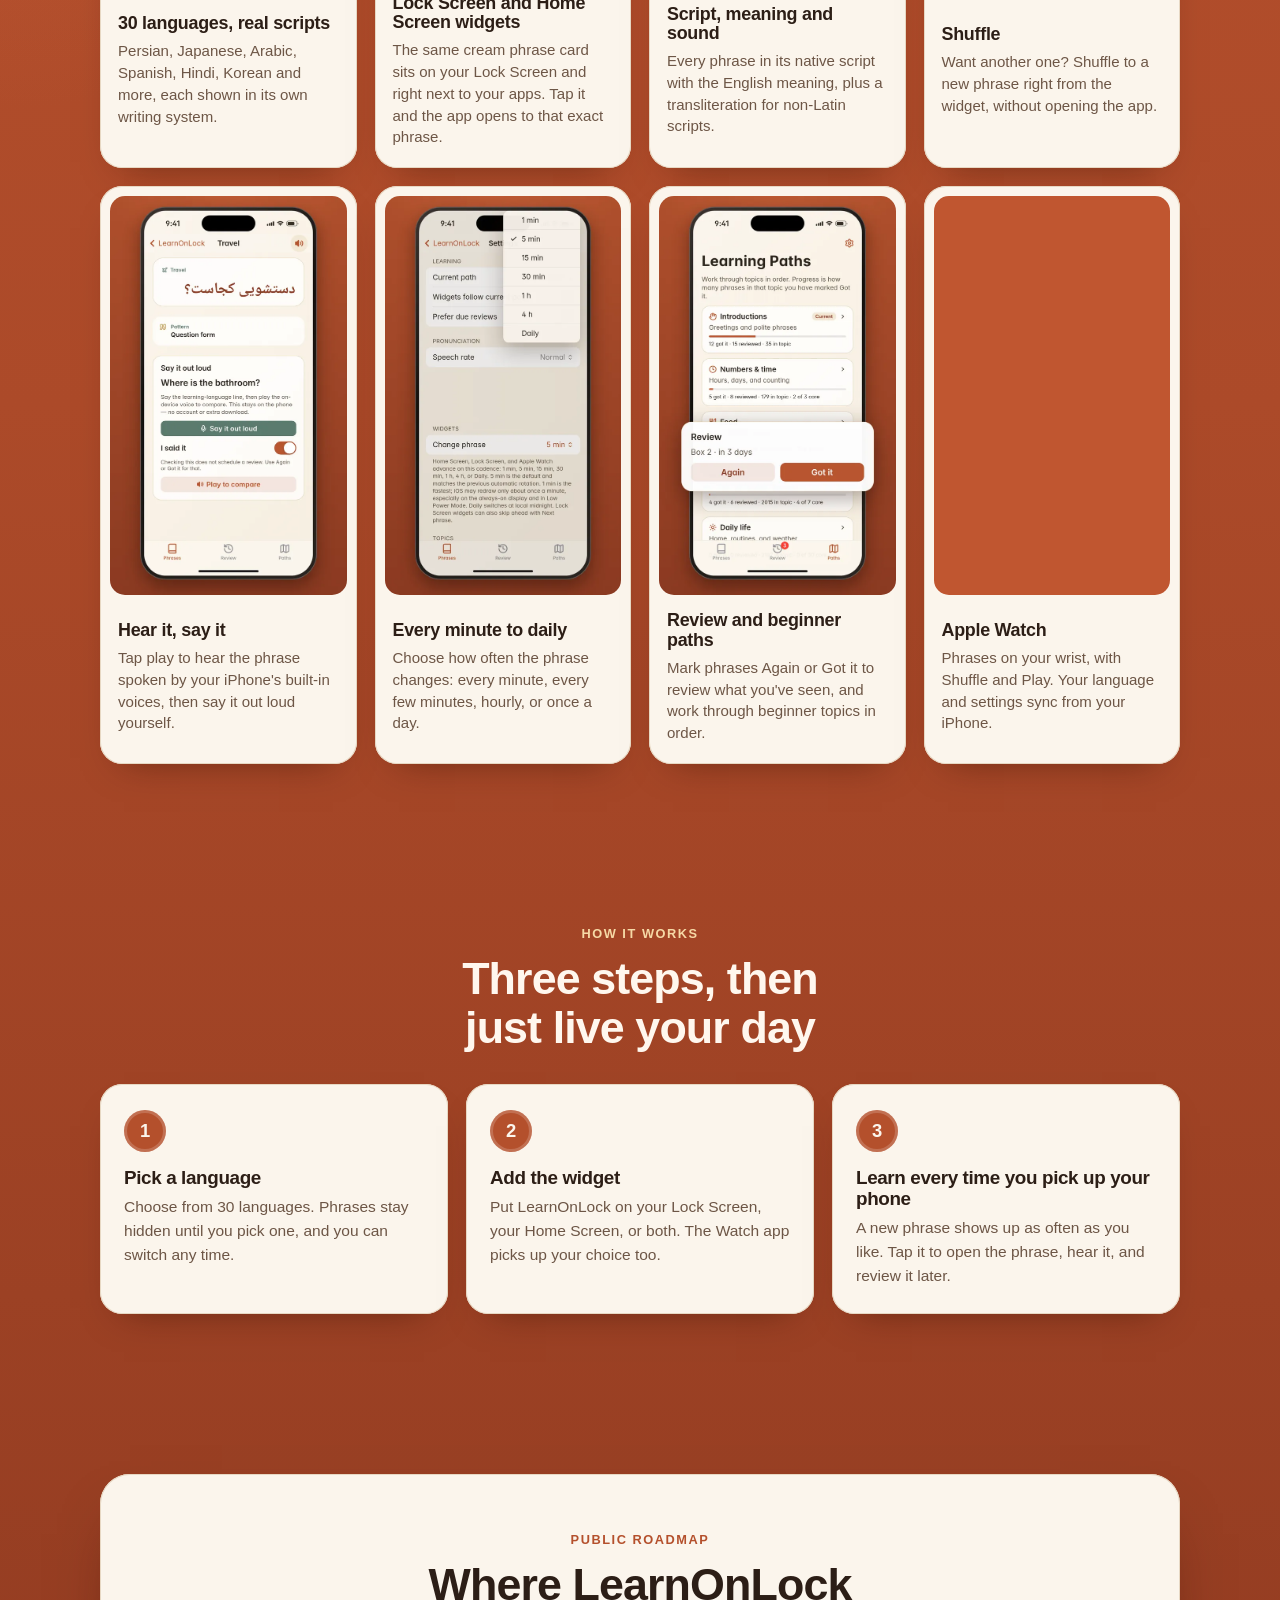
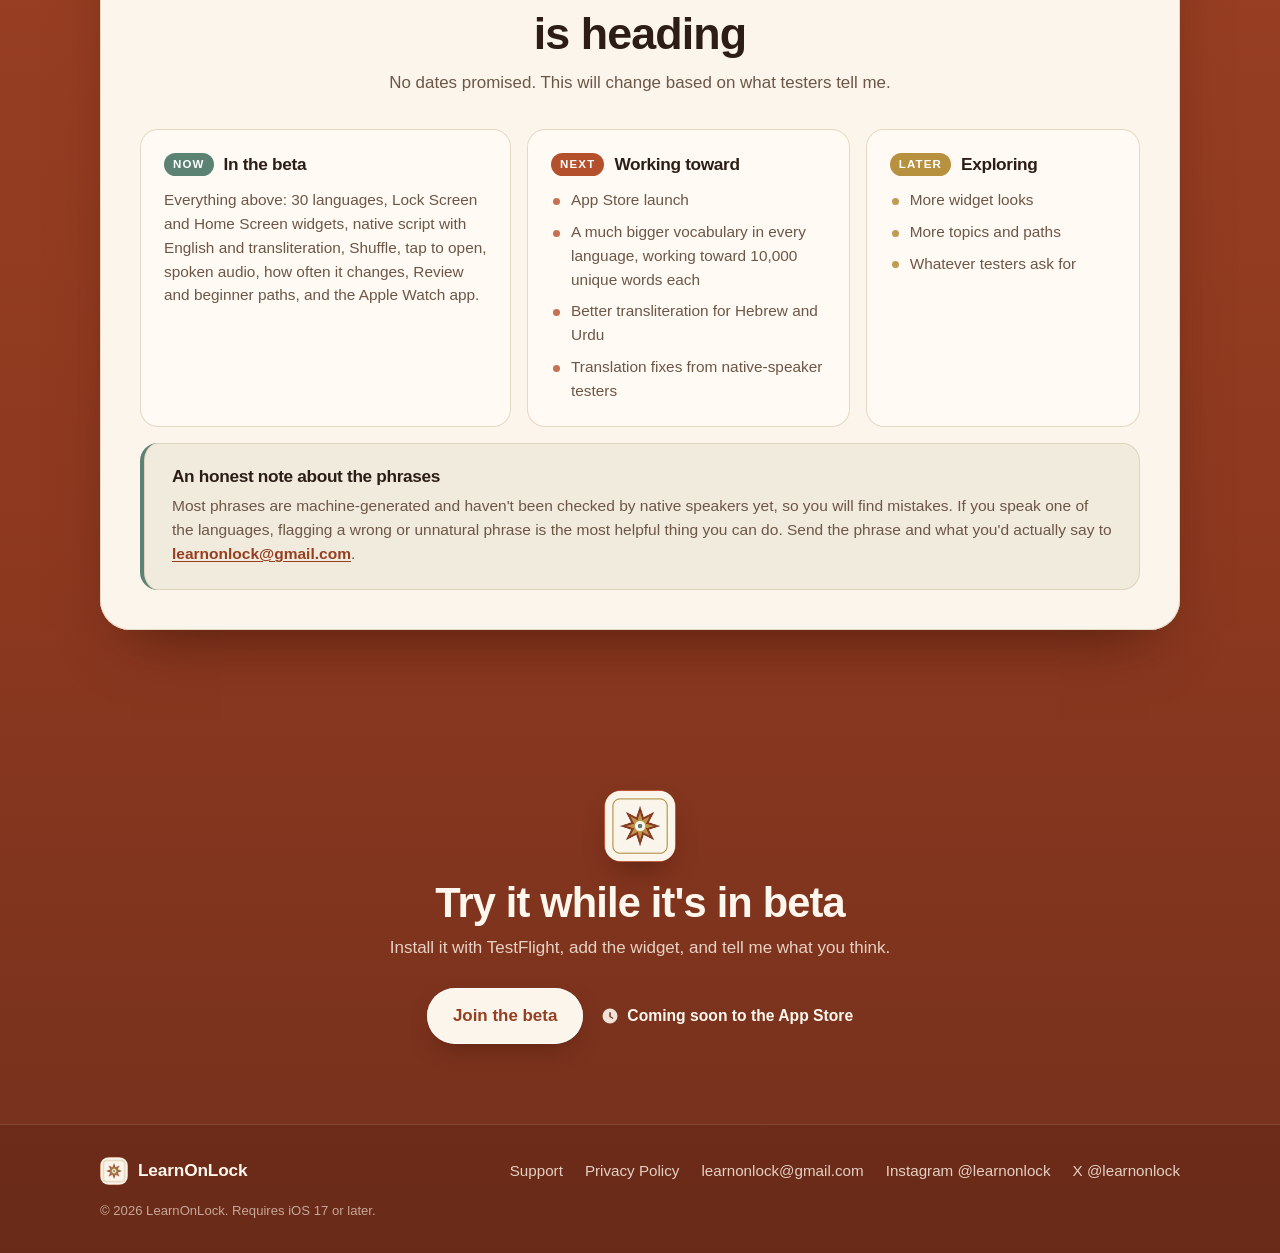
==== commit fe7b1ef8: "Add X @learnonlock link" ====
--- a/index.html
+++ b/index.html
@@ -241,6 +241,7 @@
       <a href="privacy.html">Privacy Policy</a>
       <a href="mailto:learnonlock@gmail.com">learnonlock@gmail.com</a>
       <a href="https://www.instagram.com/learnonlock/" rel="noopener">Instagram @learnonlock</a>
+      <a href="https://x.com/learnonlock" rel="noopener">X @learnonlock</a>
     </nav>
     <p class="copy">© 2026 LearnOnLock. Requires iOS 17 or later.</p>
   </div>
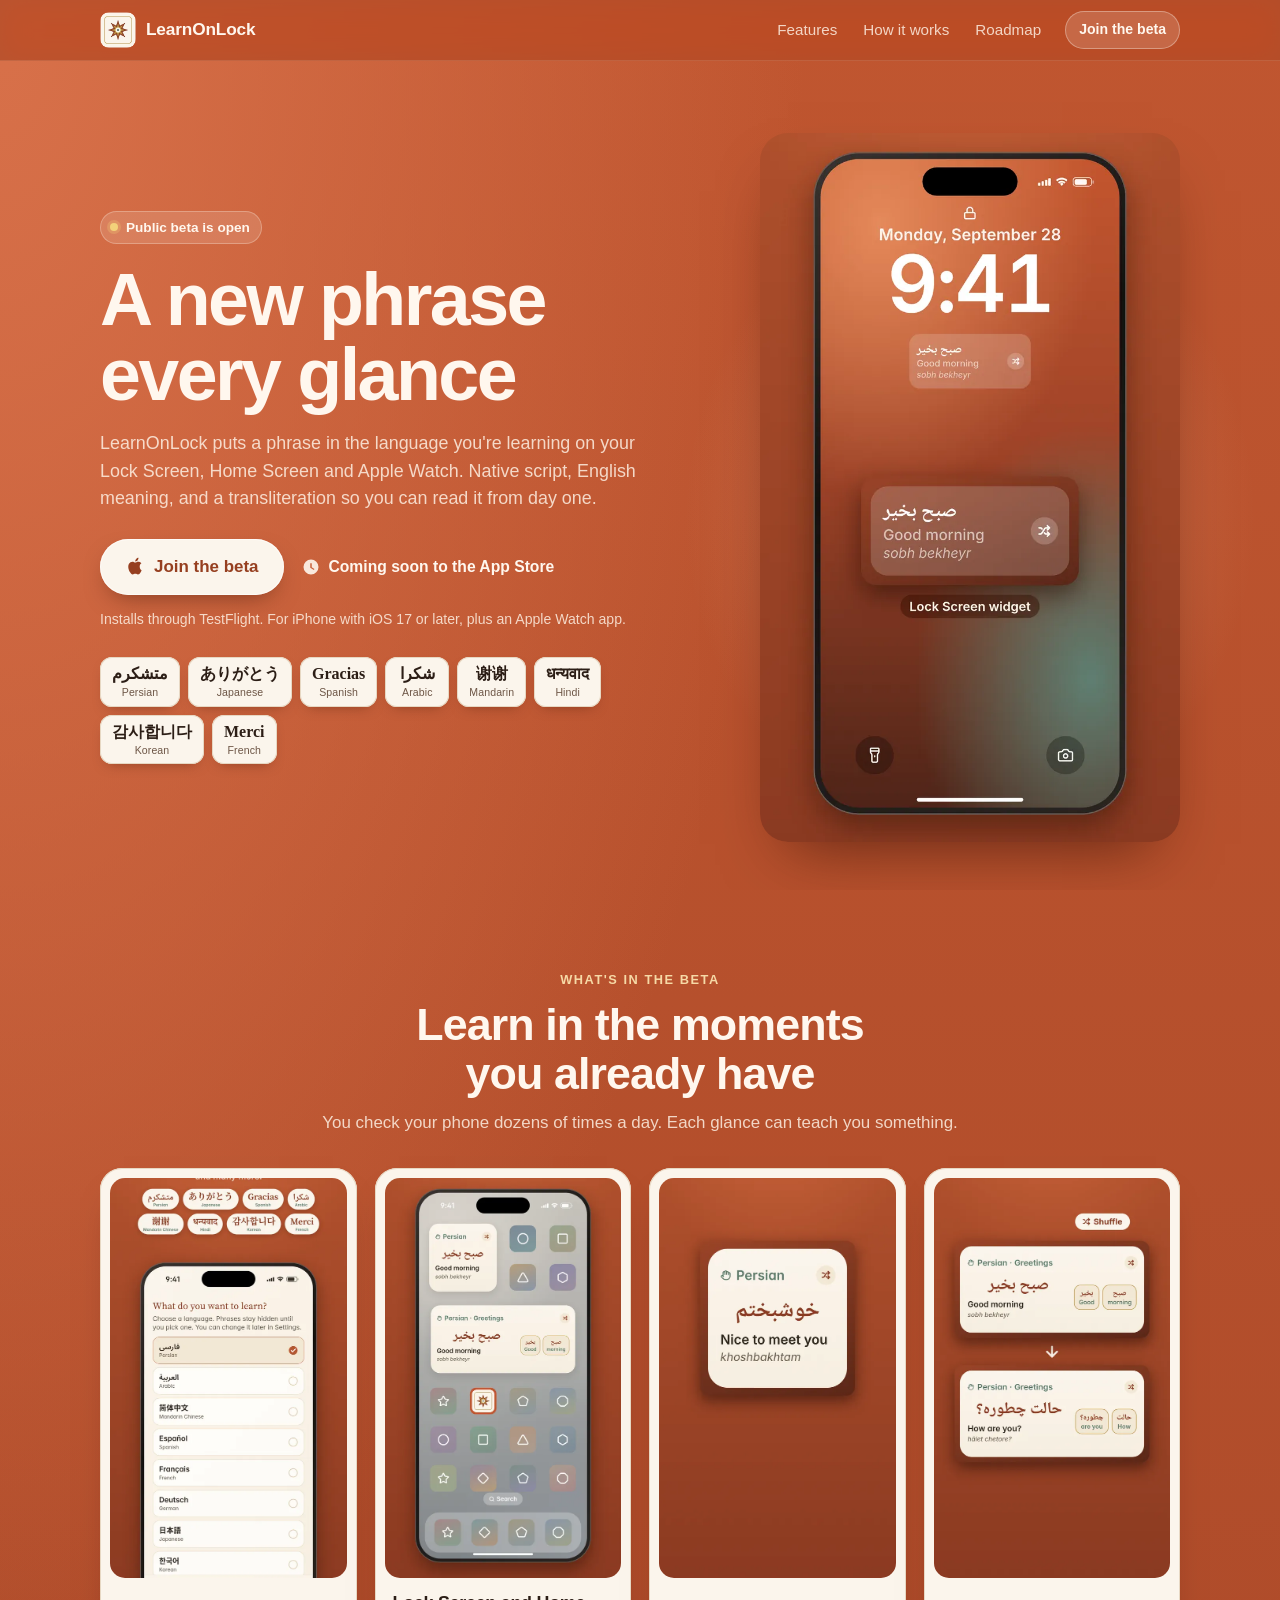
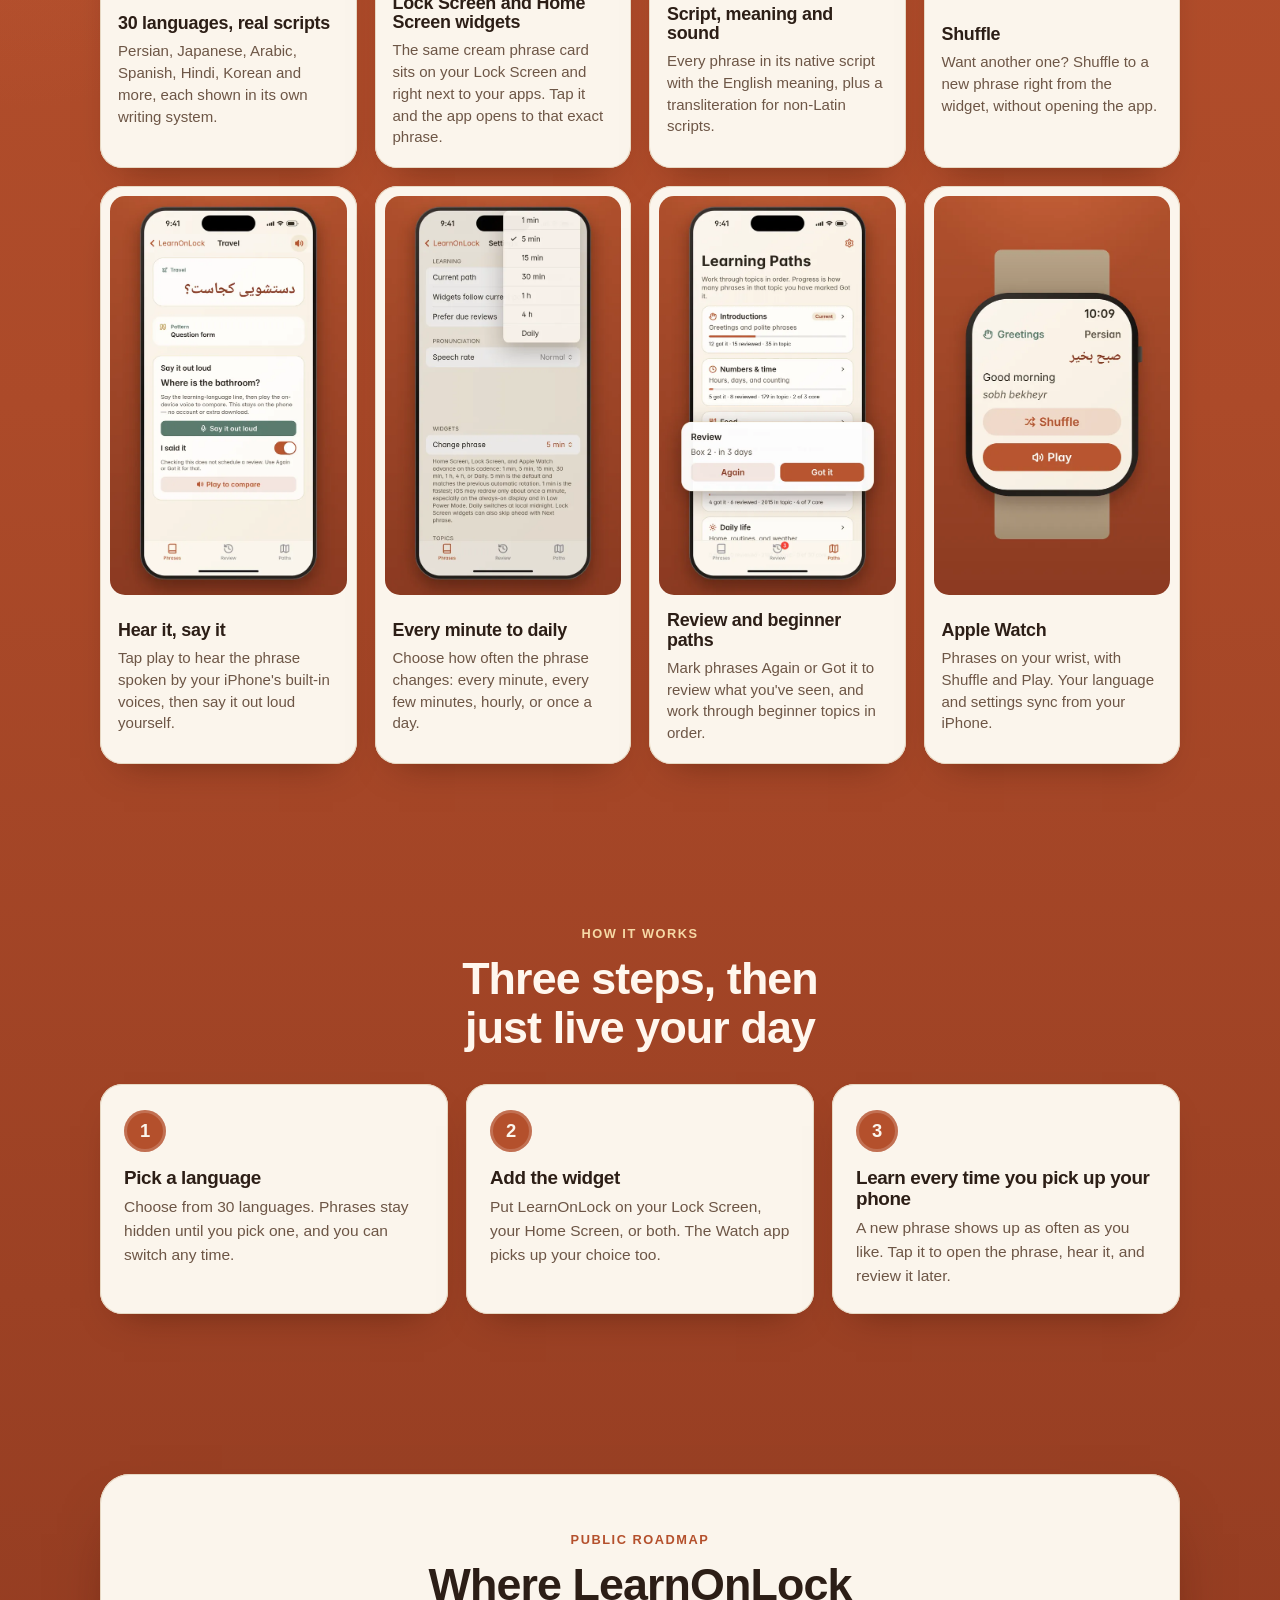
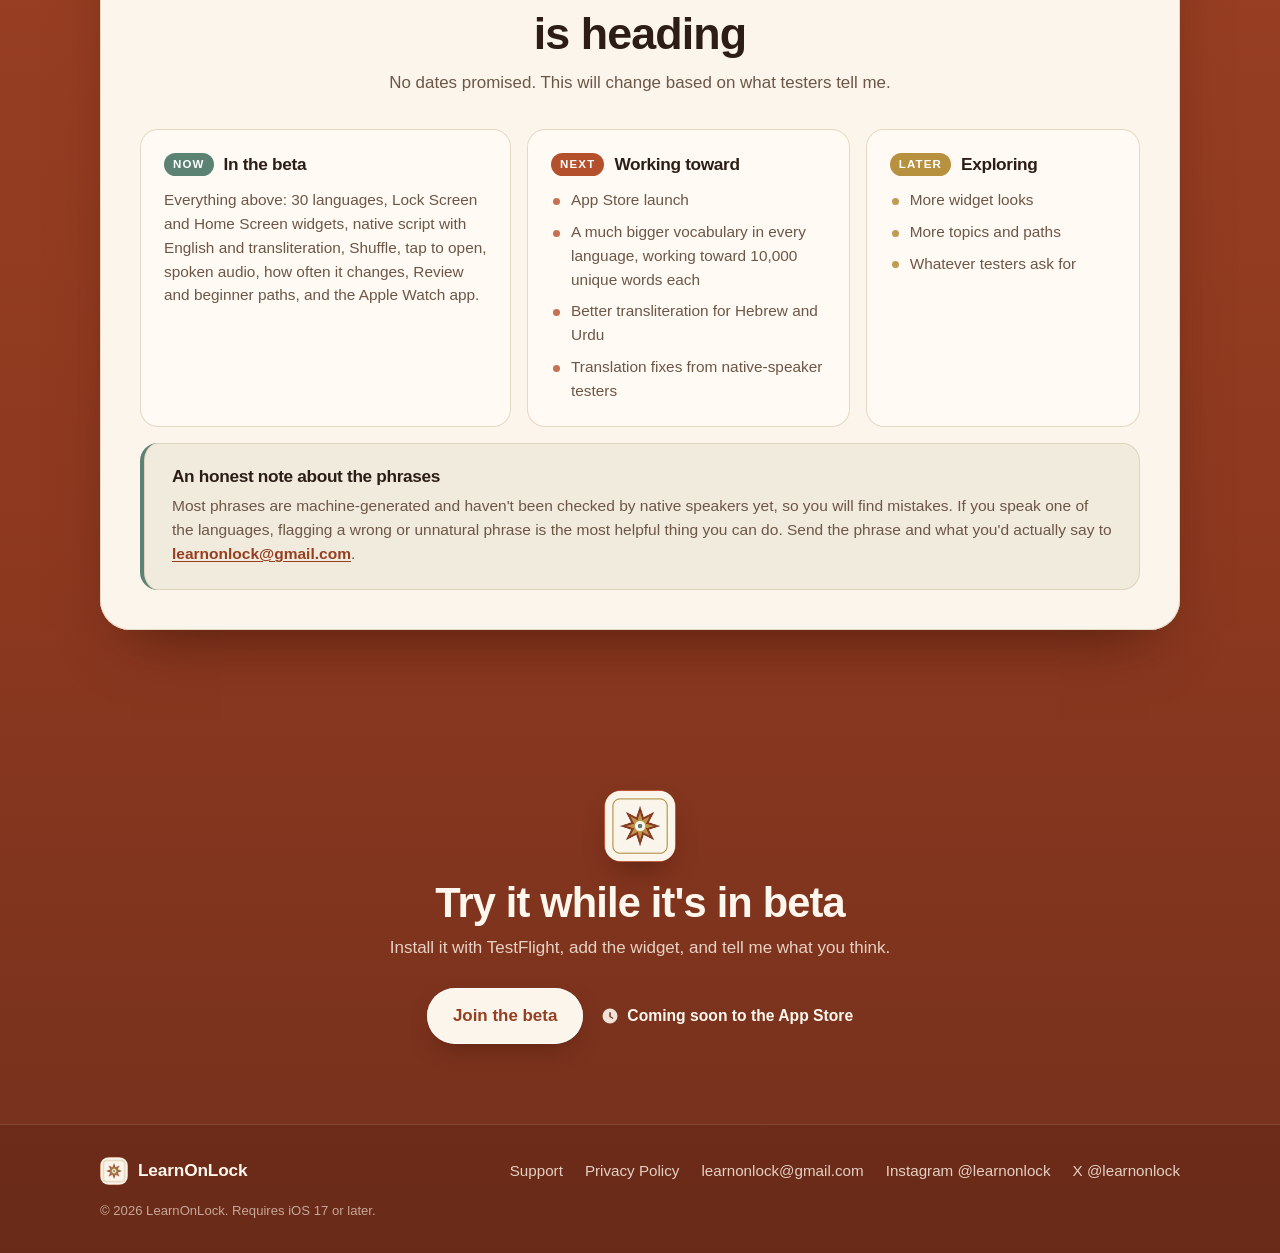
==== commit 3a1a932c: "Use custom domain learnonlock.com" ====
--- a/index.html
+++ b/index.html
@@ -5,23 +5,23 @@
 <meta name="viewport" content="width=device-width,initial-scale=1,viewport-fit=cover">
 <title>LearnOnLock: a new phrase every glance</title>
 <meta name="description" content="LearnOnLock shows a phrase in the language you're learning on your iPhone Lock Screen, Home Screen and Apple Watch. 30 languages in their real scripts, with English meaning and transliteration. Join the beta.">
-<link rel="canonical" href="https://naveedster.github.io/learnonlock-site/">
+<link rel="canonical" href="https://learnonlock.com/">
 <meta name="theme-color" content="#c05630">
 <meta name="color-scheme" content="light">
 
 <meta property="og:type" content="website">
 <meta property="og:site_name" content="LearnOnLock">
-<meta property="og:url" content="https://naveedster.github.io/learnonlock-site/">
+<meta property="og:url" content="https://learnonlock.com/">
 <meta property="og:title" content="LearnOnLock: a new phrase every glance">
 <meta property="og:description" content="A phrase in the language you're learning on your Lock Screen, Home Screen and Apple Watch. 30 languages, real scripts. The beta is open.">
-<meta property="og:image" content="https://naveedster.github.io/learnonlock-site/img/og-image.jpg">
+<meta property="og:image" content="https://learnonlock.com/img/og-image.jpg">
 <meta property="og:image:width" content="1200">
 <meta property="og:image:height" content="675">
 <meta property="og:image:alt" content="LearnOnLock: the beta is open. Lock Screen and Home Screen widgets in 30 languages, with native script, English meaning and transliteration.">
 <meta name="twitter:card" content="summary_large_image">
 <meta name="twitter:title" content="LearnOnLock: a new phrase every glance">
 <meta name="twitter:description" content="A phrase in the language you're learning on your Lock Screen, Home Screen and Apple Watch. The beta is open.">
-<meta name="twitter:image" content="https://naveedster.github.io/learnonlock-site/img/og-image.jpg">
+<meta name="twitter:image" content="https://learnonlock.com/img/og-image.jpg">
 
 <link rel="icon" href="favicon.ico" sizes="any">
 <link rel="icon" type="image/png" sizes="32x32" href="img/favicon-32.png">
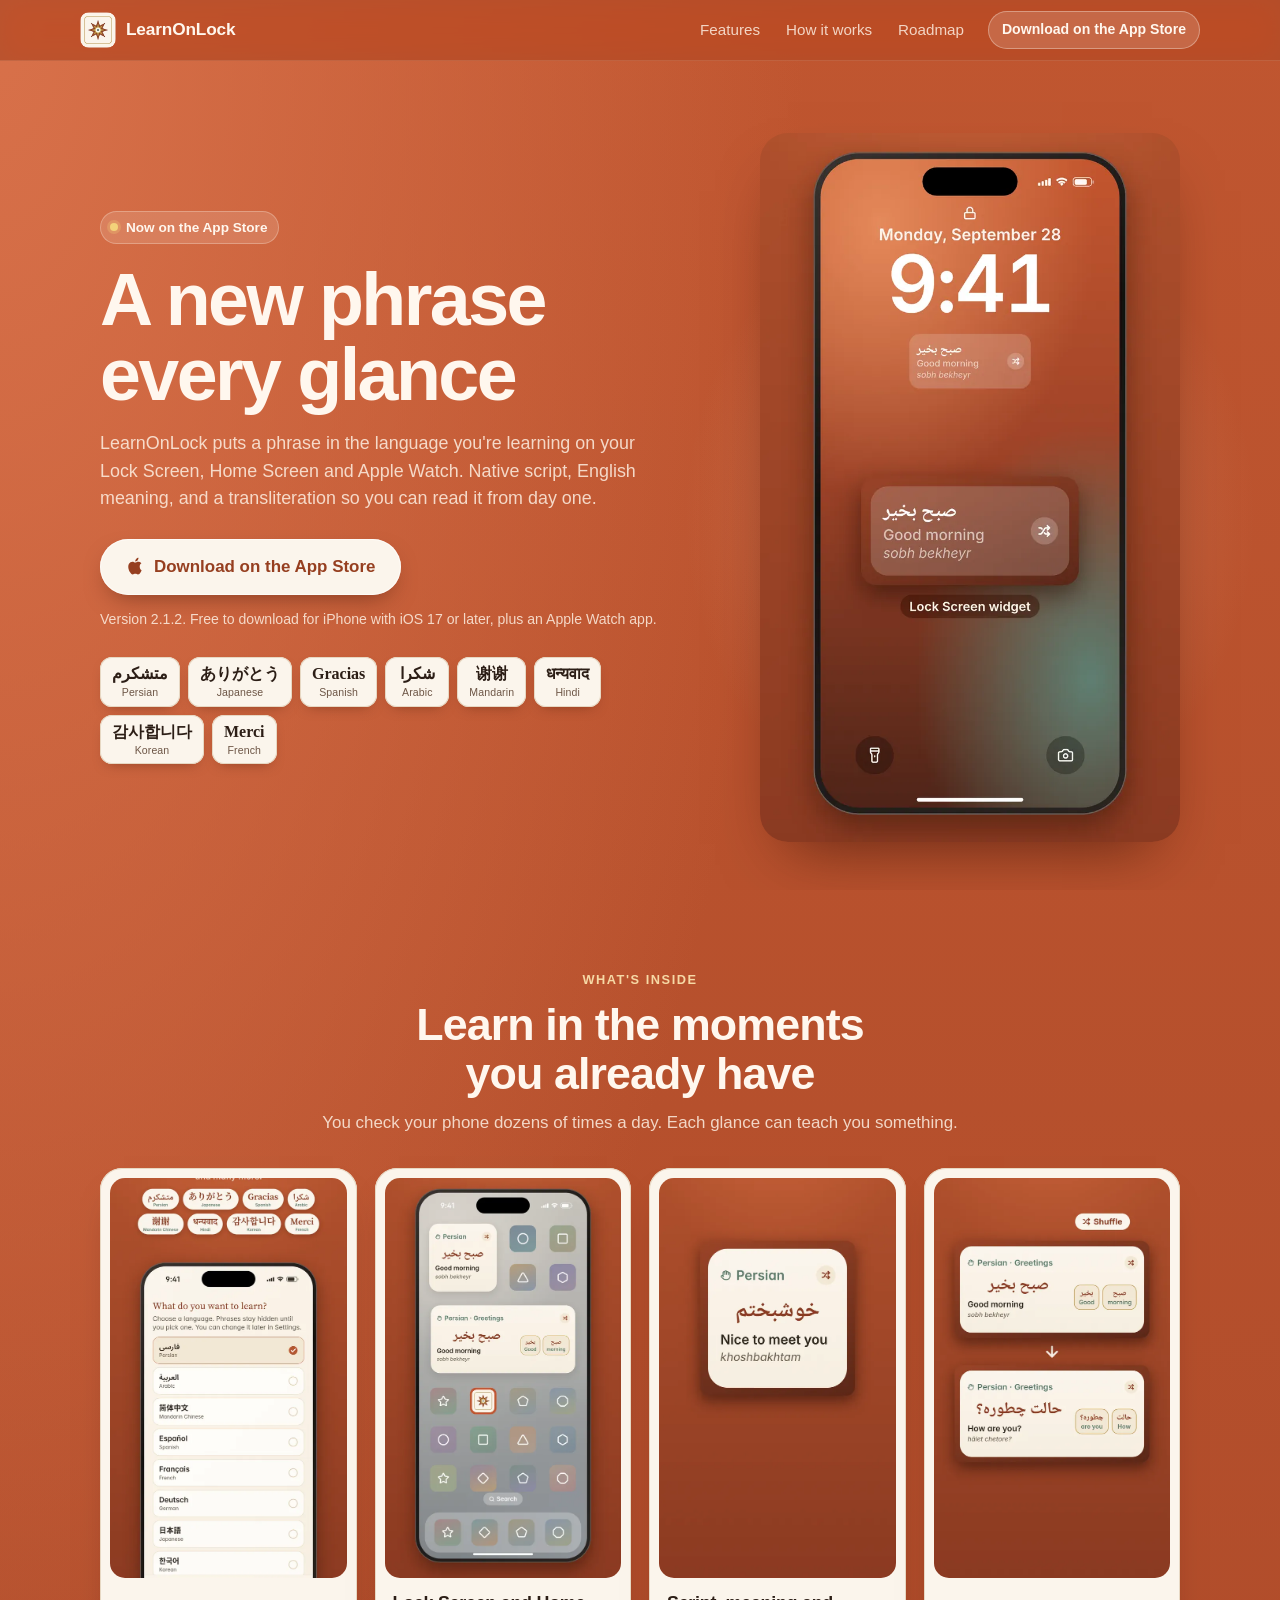
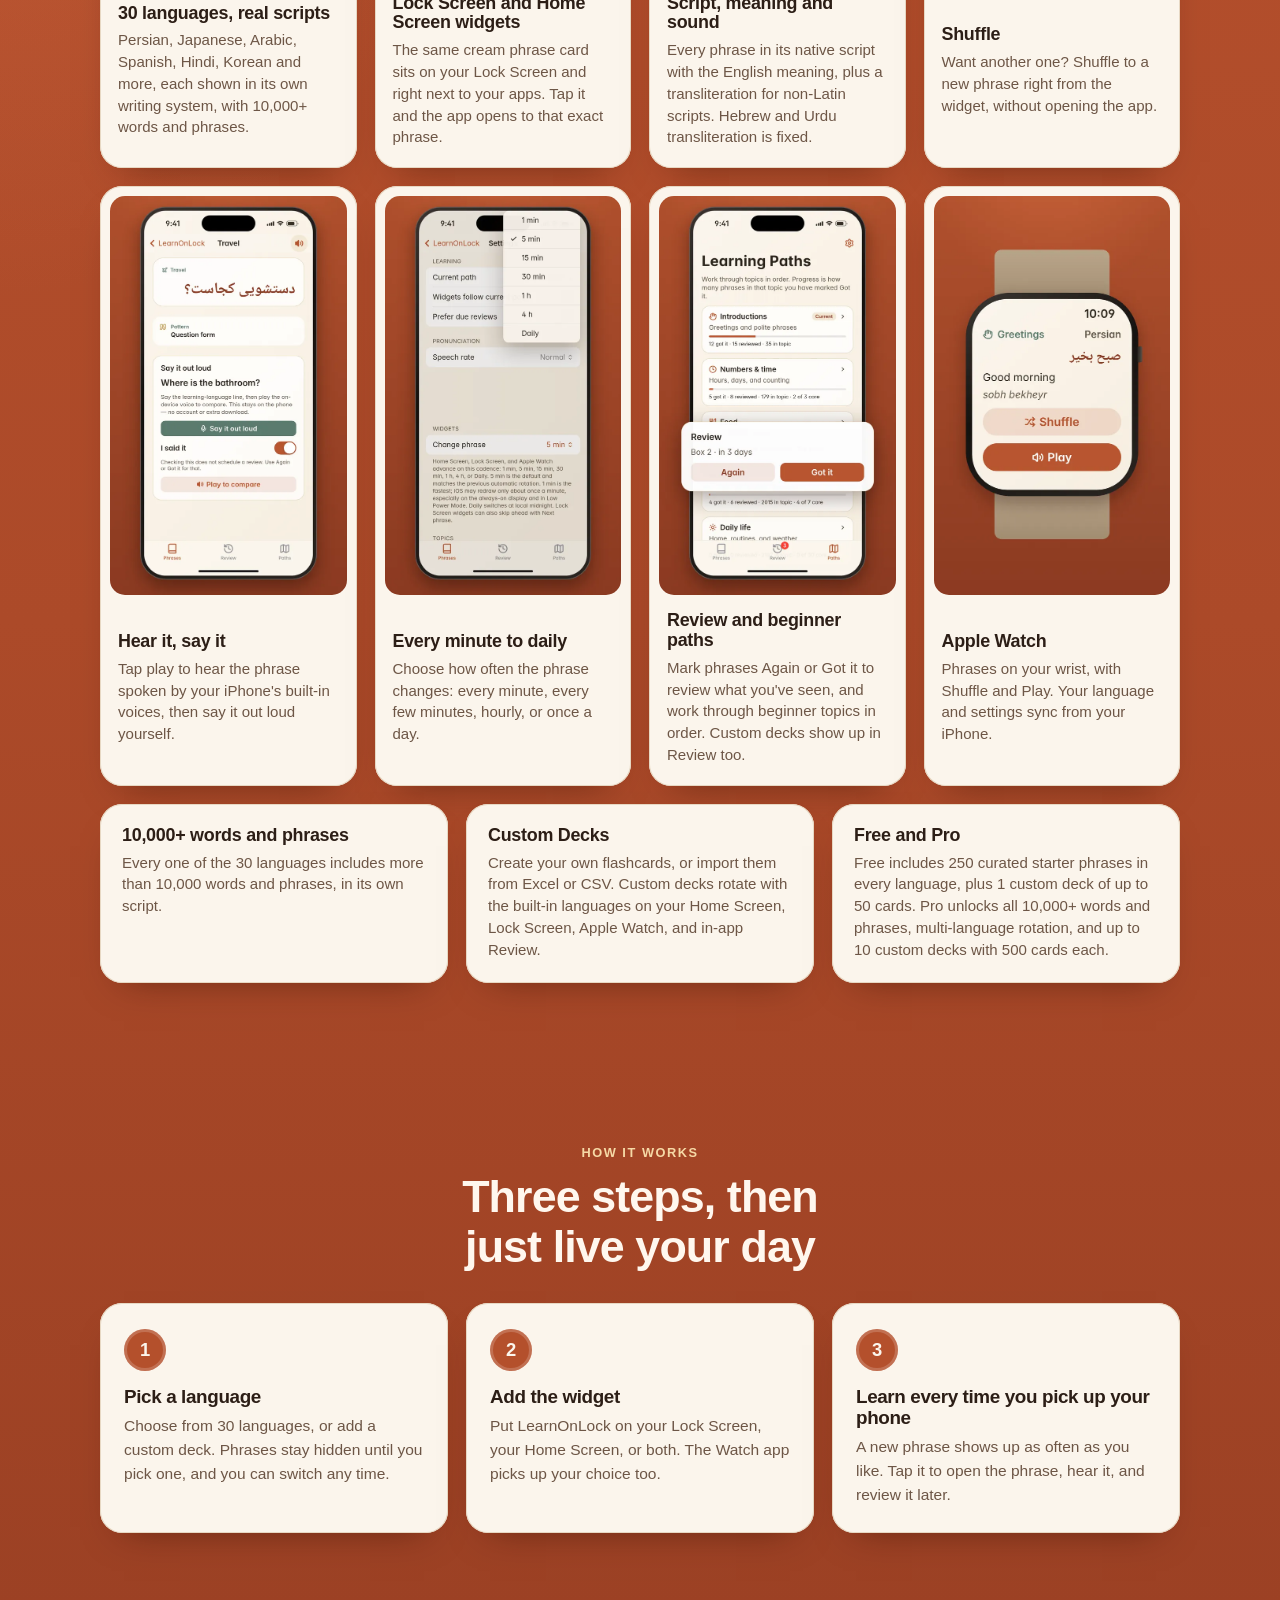
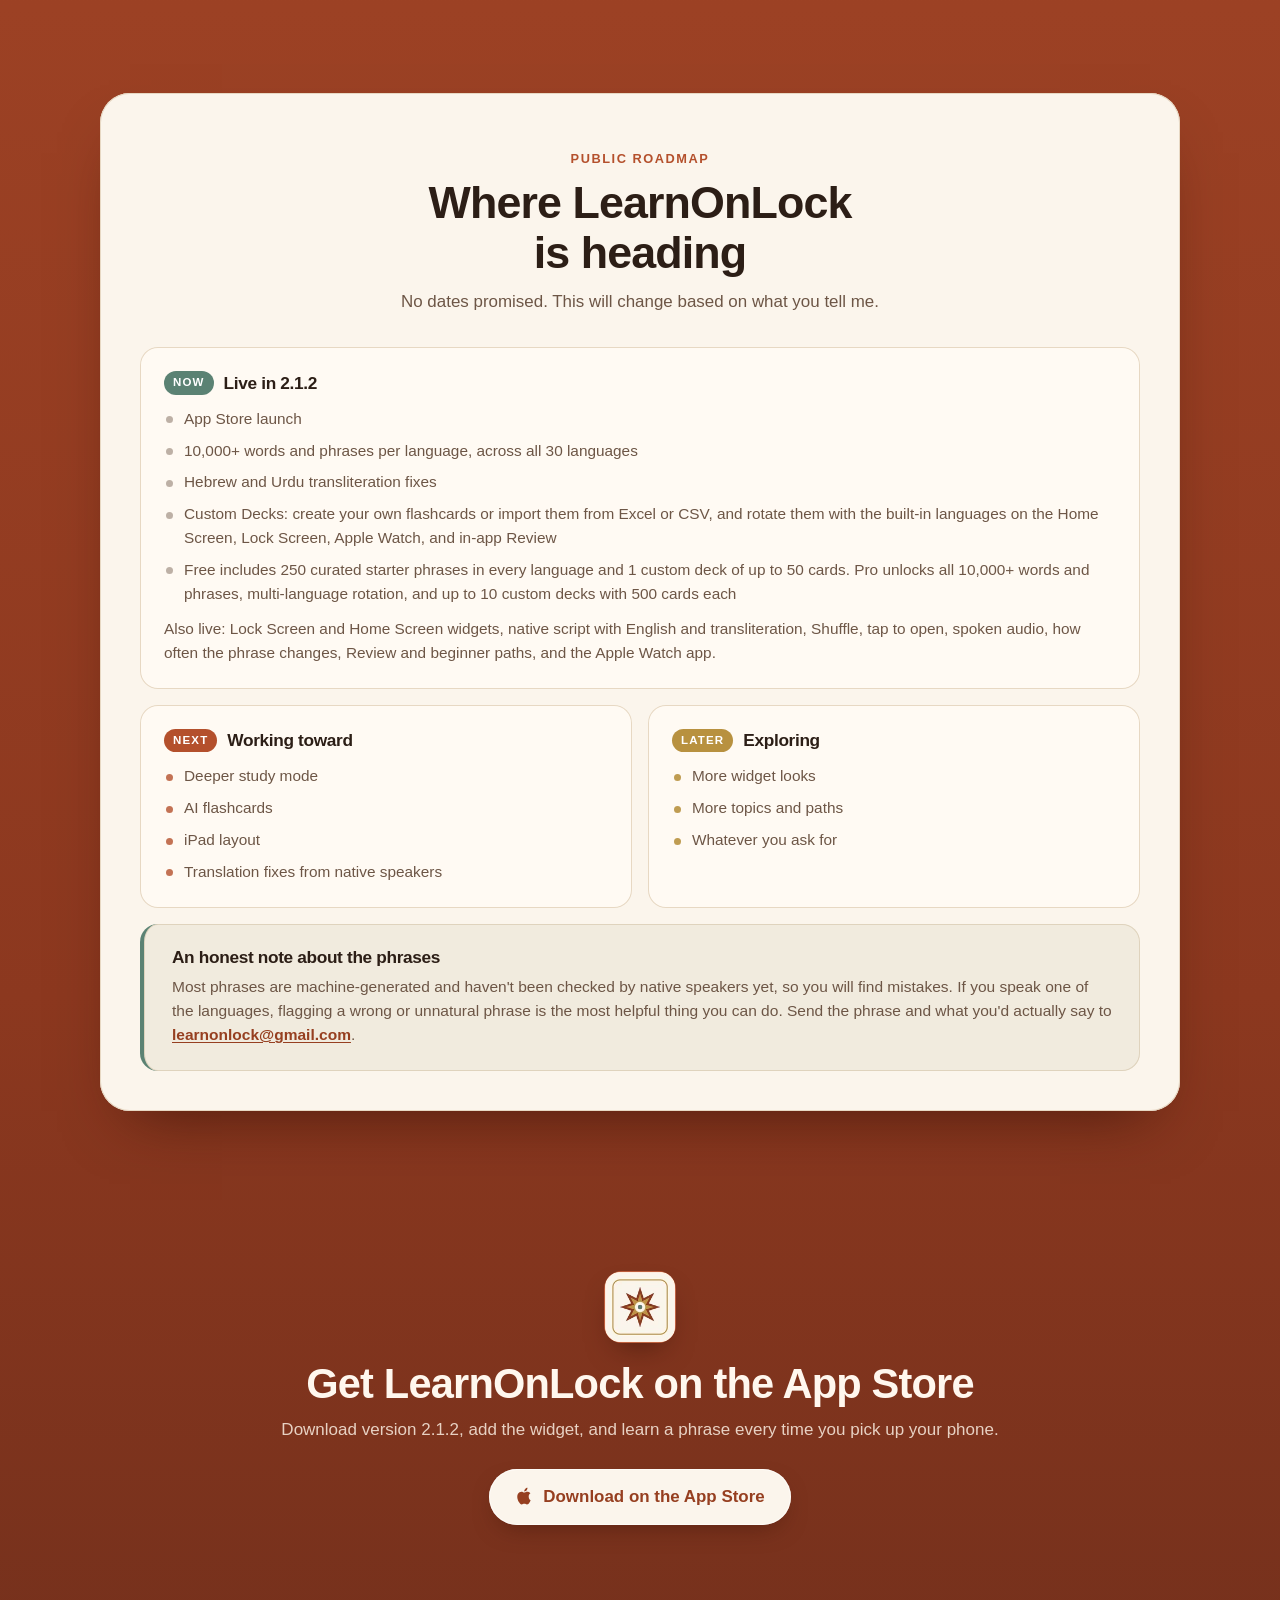
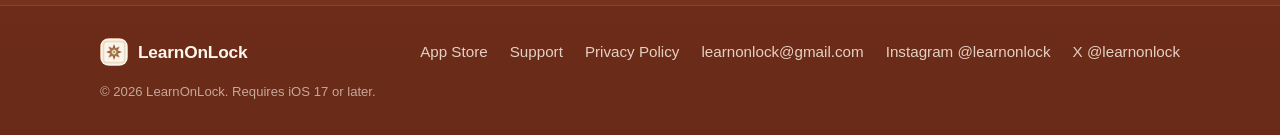
==== commit ef988618: "Point the site at the LearnOnLock 2.1.2 App Store release Replace TestFlight CTAs and beta copy with" ====
--- a/index.html
+++ b/index.html
@@ -4,24 +4,43 @@
 <meta charset="utf-8">
 <meta name="viewport" content="width=device-width,initial-scale=1,viewport-fit=cover">
 <title>LearnOnLock: a new phrase every glance</title>
-<meta name="description" content="LearnOnLock shows a phrase in the language you're learning on your iPhone Lock Screen, Home Screen and Apple Watch. 30 languages in their real scripts, with English meaning and transliteration. Join the beta.">
+<meta name="description" content="LearnOnLock shows a phrase in the language you're learning on your iPhone Lock Screen, Home Screen and Apple Watch. 30 languages in their real scripts, with English meaning and transliteration. Now on the App Store.">
 <link rel="canonical" href="https://learnonlock.com/">
 <meta name="theme-color" content="#c05630">
 <meta name="color-scheme" content="light">
+<meta name="apple-itunes-app" content="app-id=6815271087">
 
 <meta property="og:type" content="website">
 <meta property="og:site_name" content="LearnOnLock">
 <meta property="og:url" content="https://learnonlock.com/">
 <meta property="og:title" content="LearnOnLock: a new phrase every glance">
-<meta property="og:description" content="A phrase in the language you're learning on your Lock Screen, Home Screen and Apple Watch. 30 languages, real scripts. The beta is open.">
+<meta property="og:description" content="A phrase in the language you're learning on your Lock Screen, Home Screen and Apple Watch. 30 languages, real scripts. Now on the App Store.">
 <meta property="og:image" content="https://learnonlock.com/img/og-image.jpg">
 <meta property="og:image:width" content="1200">
 <meta property="og:image:height" content="675">
-<meta property="og:image:alt" content="LearnOnLock: the beta is open. Lock Screen and Home Screen widgets in 30 languages, with native script, English meaning and transliteration.">
+<meta property="og:image:alt" content="LearnOnLock: now on the App Store. Lock Screen and Home Screen widgets in 30 languages, with native script, English meaning and transliteration.">
 <meta name="twitter:card" content="summary_large_image">
 <meta name="twitter:title" content="LearnOnLock: a new phrase every glance">
-<meta name="twitter:description" content="A phrase in the language you're learning on your Lock Screen, Home Screen and Apple Watch. The beta is open.">
+<meta name="twitter:description" content="A phrase in the language you're learning on your Lock Screen, Home Screen and Apple Watch. Now on the App Store.">
 <meta name="twitter:image" content="https://learnonlock.com/img/og-image.jpg">
+<script type="application/ld+json">
+{
+  "@context": "https://schema.org",
+  "@type": "SoftwareApplication",
+  "name": "LearnOnLock",
+  "operatingSystem": "iOS 17 or later",
+  "applicationCategory": "EducationalApplication",
+  "softwareVersion": "2.1.2",
+  "url": "https://learnonlock.com/",
+  "downloadUrl": "https://apps.apple.com/us/app/learnonlock/id6815271087",
+  "offers": {
+    "@type": "Offer",
+    "price": "0",
+    "priceCurrency": "USD"
+  },
+  "description": "LearnOnLock shows a phrase in the language you're learning on your iPhone Lock Screen, Home Screen and Apple Watch. 30 languages, with 10,000+ words and phrases in each. Now on the App Store."
+}
+</script>
 
 <link rel="icon" href="favicon.ico" sizes="any">
 <link rel="icon" type="image/png" sizes="32x32" href="img/favicon-32.png">
@@ -44,7 +63,7 @@
       <a href="#how">How it works</a>
       <a href="#roadmap">Roadmap</a>
     </nav>
-    <a class="btn btn-small" href="https://testflight.apple.com/join/GUGarJCm">Join the beta</a>
+    <a class="btn btn-small" href="https://apps.apple.com/us/app/learnonlock/id6815271087">Download on the App Store</a>
   </div>
 </header>
 
@@ -53,17 +72,16 @@
 <section class="hero">
   <div class="wrap hero-inner">
     <div class="hero-copy">
-      <p class="pill"><span class="dot" aria-hidden="true"></span>Public beta is open</p>
+      <p class="pill"><span class="dot" aria-hidden="true"></span>Now on the App Store</p>
       <h1>A new phrase every&nbsp;glance</h1>
       <p class="lede">LearnOnLock puts a phrase in the language you're learning on your Lock Screen, Home Screen and Apple Watch. Native script, English meaning, and a transliteration so you can read it from day one.</p>
       <div class="cta-row">
-        <a class="btn btn-primary" href="https://testflight.apple.com/join/GUGarJCm">
+        <a class="btn btn-primary" href="https://apps.apple.com/us/app/learnonlock/id6815271087">
           <svg aria-hidden="true" viewBox="0 0 24 24" width="20" height="20"><path fill="currentColor" d="M16.4 12.6c0-2.5 2-3.7 2.1-3.8-1.2-1.7-3-1.9-3.6-2-1.5-.2-3 .9-3.8.9-.8 0-2-.9-3.3-.9-1.7 0-3.3 1-4.2 2.6-1.8 3.1-.5 7.7 1.3 10.2.8 1.2 1.8 2.6 3.1 2.6 1.2-.1 1.7-.8 3.2-.8 1.5 0 1.9.8 3.2.8 1.3 0 2.2-1.2 3-2.4.9-1.4 1.3-2.7 1.3-2.8 0 0-2.4-1-2.3-4.4zM14 5.2c.7-.8 1.1-1.9 1-3-1 0-2.1.7-2.8 1.5-.6.7-1.2 1.8-1 2.9 1.1.1 2.1-.6 2.8-1.4z"/></svg>
-          Join the beta
+          Download on the App Store
         </a>
-        <span class="soon">Coming soon to the App&nbsp;Store</span>
       </div>
-      <p class="fine">Installs through TestFlight. For iPhone with iOS&nbsp;17 or later, plus an Apple&nbsp;Watch app.</p>
+      <p class="fine">Version 2.1.2. Free to download for iPhone with iOS&nbsp;17 or later, plus an Apple&nbsp;Watch app.</p>
       <ul class="chips" aria-label="Thank you, in a few of the 30 languages">
         <li><span lang="fa" dir="rtl">متشکرم</span><small>Persian</small></li>
         <li><span lang="ja">ありがとう</span><small>Japanese</small></li>
@@ -85,7 +103,7 @@
 <section id="features" class="section">
   <div class="wrap">
     <div class="section-head">
-      <p class="kicker">What's in the beta</p>
+      <p class="kicker">What's inside</p>
       <h2>Learn in the moments you already have</h2>
       <p>You check your phone dozens of times a day. Each glance can teach you something.</p>
     </div>
@@ -94,7 +112,7 @@
         <img src="img/languages.webp" width="600" height="1013" loading="lazy" decoding="async" alt="Language picker listing Persian, Arabic, Mandarin Chinese, Spanish, French, German, Japanese and Korean in their own scripts">
         <div class="feature-text">
           <h3>30 languages, real scripts</h3>
-          <p>Persian, Japanese, Arabic, Spanish, Hindi, Korean and more, each shown in its own writing system.</p>
+          <p>Persian, Japanese, Arabic, Spanish, Hindi, Korean and more, each shown in its own writing system, with 10,000+ words and phrases.</p>
         </div>
       </article>
       <article class="feature">
@@ -108,7 +126,7 @@
         <img src="img/transliteration.webp" width="600" height="1013" loading="lazy" decoding="async" alt="Widget showing the Persian phrase خوشبختم with Nice to meet you and the transliteration khoshbakhtam">
         <div class="feature-text">
           <h3>Script, meaning and sound</h3>
-          <p>Every phrase in its native script with the English meaning, plus a transliteration for non-Latin scripts.</p>
+          <p>Every phrase in its native script with the English meaning, plus a transliteration for non-Latin scripts. Hebrew and Urdu transliteration is fixed.</p>
         </div>
       </article>
       <article class="feature">
@@ -136,7 +154,7 @@
         <img src="img/review-paths.webp" width="600" height="1013" loading="lazy" decoding="async" alt="Learning Paths screen with topics like Introductions and Numbers and time, and a review card with Again and Got it buttons">
         <div class="feature-text">
           <h3>Review and beginner paths</h3>
-          <p>Mark phrases Again or Got it to review what you've seen, and work through beginner topics in order.</p>
+          <p>Mark phrases Again or Got it to review what you've seen, and work through beginner topics in order. Custom decks show up in Review too.</p>
         </div>
       </article>
       <article class="feature">
@@ -145,6 +163,20 @@
           <h3>Apple Watch</h3>
           <p>Phrases on your wrist, with Shuffle and Play. Your language and settings sync from your iPhone.</p>
         </div>
+      </article>
+    </div>
+    <div class="release">
+      <article>
+        <h3>10,000+ words and phrases</h3>
+        <p>Every one of the 30 languages includes more than 10,000 words and phrases, in its own script.</p>
+      </article>
+      <article>
+        <h3>Custom Decks</h3>
+        <p>Create your own flashcards, or import them from Excel or CSV. Custom decks rotate with the built-in languages on your Home Screen, Lock Screen, Apple Watch, and in-app Review.</p>
+      </article>
+      <article>
+        <h3>Free and Pro</h3>
+        <p>Free includes 250 curated starter phrases in every language, plus 1 custom deck of up to 50 cards. Pro unlocks all 10,000+ words and phrases, multi-language rotation, and up to 10 custom decks with 500 cards each.</p>
       </article>
     </div>
   </div>
@@ -160,7 +192,7 @@
       <li>
         <span class="num" aria-hidden="true">1</span>
         <h3>Pick a language</h3>
-        <p>Choose from 30 languages. Phrases stay hidden until you pick one, and you can switch any time.</p>
+        <p>Choose from 30 languages, or add a custom deck. Phrases stay hidden until you pick one, and you can switch any time.</p>
       </li>
       <li>
         <span class="num" aria-hidden="true">2</span>
@@ -182,20 +214,27 @@
       <div class="section-head on-cream">
         <p class="kicker">Public roadmap</p>
         <h2>Where LearnOnLock is heading</h2>
-        <p>No dates promised. This will change based on what testers tell me.</p>
+        <p>No dates promised. This will change based on what you tell me.</p>
       </div>
       <div class="roadmap">
         <div class="lane lane-now">
-          <h3><span class="tag">Now</span> In the beta</h3>
-          <p>Everything above: 30 languages, Lock Screen and Home Screen widgets, native script with English and transliteration, Shuffle, tap to open, spoken audio, how often it changes, Review and beginner paths, and the Apple Watch app.</p>
+          <h3><span class="tag">Now</span> Live in 2.1.2</h3>
+          <ul>
+            <li>App Store launch</li>
+            <li>10,000+ words and phrases per language, across all 30 languages</li>
+            <li>Hebrew and Urdu transliteration fixes</li>
+            <li>Custom Decks: create your own flashcards or import them from Excel or CSV, and rotate them with the built-in languages on the Home Screen, Lock Screen, Apple Watch, and in-app Review</li>
+            <li>Free includes 250 curated starter phrases in every language and 1 custom deck of up to 50 cards. Pro unlocks all 10,000+ words and phrases, multi-language rotation, and up to 10 custom decks with 500 cards each</li>
+          </ul>
+          <p>Also live: Lock Screen and Home Screen widgets, native script with English and transliteration, Shuffle, tap to open, spoken audio, how often the phrase changes, Review and beginner paths, and the Apple Watch app.</p>
         </div>
         <div class="lane lane-next">
           <h3><span class="tag">Next</span> Working toward</h3>
           <ul>
-            <li>App Store launch</li>
-            <li>A much bigger vocabulary in every language, working toward 10,000 unique words each</li>
-            <li>Better transliteration for Hebrew and Urdu</li>
-            <li>Translation fixes from native-speaker testers</li>
+            <li>Deeper study mode</li>
+            <li>AI flashcards</li>
+            <li>iPad layout</li>
+            <li>Translation fixes from native speakers</li>
           </ul>
         </div>
         <div class="lane lane-later">
@@ -203,7 +242,7 @@
           <ul>
             <li>More widget looks</li>
             <li>More topics and paths</li>
-            <li>Whatever testers ask for</li>
+            <li>Whatever you ask for</li>
           </ul>
         </div>
       </div>
@@ -219,11 +258,13 @@
 <section class="section final-cta">
   <div class="wrap">
     <img src="img/logo.webp" width="72" height="72" alt="" loading="lazy">
-    <h2>Try it while it's in beta</h2>
-    <p>Install it with TestFlight, add the widget, and tell me what you think.</p>
+    <h2>Get LearnOnLock on the App Store</h2>
+    <p>Download version 2.1.2, add the widget, and learn a phrase every time you pick up your phone.</p>
     <div class="cta-row center">
-      <a class="btn btn-primary" href="https://testflight.apple.com/join/GUGarJCm">Join the beta</a>
-      <span class="soon">Coming soon to the App&nbsp;Store</span>
+      <a class="btn btn-primary" href="https://apps.apple.com/us/app/learnonlock/id6815271087">
+        <svg aria-hidden="true" viewBox="0 0 24 24" width="20" height="20"><path fill="currentColor" d="M16.4 12.6c0-2.5 2-3.7 2.1-3.8-1.2-1.7-3-1.9-3.6-2-1.5-.2-3 .9-3.8.9-.8 0-2-.9-3.3-.9-1.7 0-3.3 1-4.2 2.6-1.8 3.1-.5 7.7 1.3 10.2.8 1.2 1.8 2.6 3.1 2.6 1.2-.1 1.7-.8 3.2-.8 1.5 0 1.9.8 3.2.8 1.3 0 2.2-1.2 3-2.4.9-1.4 1.3-2.7 1.3-2.8 0 0-2.4-1-2.3-4.4zM14 5.2c.7-.8 1.1-1.9 1-3-1 0-2.1.7-2.8 1.5-.6.7-1.2 1.8-1 2.9 1.1.1 2.1-.6 2.8-1.4z"/></svg>
+        Download on the App Store
+      </a>
     </div>
   </div>
 </section>
@@ -237,6 +278,7 @@
       <span>LearnOnLock</span>
     </a>
     <nav class="footer-nav" aria-label="Footer">
+      <a href="https://apps.apple.com/us/app/learnonlock/id6815271087">App Store</a>
       <a href="support.html">Support</a>
       <a href="privacy.html">Privacy Policy</a>
       <a href="mailto:learnonlock@gmail.com">learnonlock@gmail.com</a>
--- a/home.css
+++ b/home.css
@@ -40,7 +40,7 @@
 
 /* Header */
 .site-header{position:sticky;top:0;z-index:5;background:rgba(176,76,42,.78);-webkit-backdrop-filter:saturate(140%) blur(14px);backdrop-filter:saturate(140%) blur(14px);border-bottom:1px solid rgba(255,240,225,.12)}
-.header-inner{display:flex;align-items:center;gap:16px;height:60px}
+.header-inner{display:flex;align-items:center;flex-wrap:wrap;gap:12px 16px;min-height:60px;height:auto;padding:10px 0}
 .brand{display:inline-flex;align-items:center;gap:10px;text-decoration:none;font:700 1.08rem/1 var(--display);letter-spacing:-.01em}
 .brand img{border-radius:9px}
 .site-nav{display:none;margin-left:auto;gap:26px}
@@ -51,17 +51,15 @@
 
 /* Hero */
 .hero{padding:40px 0 24px;overflow:hidden}
-.hero-inner{display:grid;gap:28px;align-items:center}
+.hero-inner{display:grid;gap:28px;align-items:center;min-width:0}
+.hero-copy,.cta-row{min-width:0}
 .pill{display:inline-flex;align-items:center;gap:8px;font-size:.85rem;font-weight:600;padding:6px 12px 6px 10px;border-radius:999px;background:rgba(255,247,238,.14);box-shadow:inset 0 0 0 1px rgba(255,247,238,.28);margin-bottom:18px}
 .dot{width:8px;height:8px;border-radius:50%;background:#f3d27a;box-shadow:0 0 0 3px rgba(243,210,122,.25)}
 .hero h1{font-size:clamp(2.6rem,10.5vw,4.6rem);font-weight:800;letter-spacing:-.035em;line-height:1.02;text-wrap:balance}
 .lede{margin-top:18px;font-size:1.12rem;color:var(--on-terra-dim);max-width:34em}
 .cta-row{display:flex;flex-wrap:wrap;align-items:center;gap:14px 18px;margin-top:26px}
 .cta-row.center{justify-content:center}
-.soon{display:inline-flex;align-items:center;gap:8px;font-weight:600;font-size:.98rem;color:var(--on-terra)}
-.soon::before{content:"";width:18px;height:18px;flex:none;background:currentColor;opacity:.9;
-  -webkit-mask:url("data:image/svg+xml,%3Csvg xmlns='http://www.w3.org/2000/svg' viewBox='0 0 24 24'%3E%3Cpath d='M12 2a10 10 0 1 0 0 20 10 10 0 0 0 0-20zm1 5v5.4l3.6 2.1-.8 1.4L11 13V7h2z'/%3E%3C/svg%3E") center/contain no-repeat;
-  mask:url("data:image/svg+xml,%3Csvg xmlns='http://www.w3.org/2000/svg' viewBox='0 0 24 24'%3E%3Cpath d='M12 2a10 10 0 1 0 0 20 10 10 0 0 0 0-20zm1 5v5.4l3.6 2.1-.8 1.4L11 13V7h2z'/%3E%3C/svg%3E") center/contain no-repeat}
+.cta-row .btn-primary{max-width:100%;white-space:normal;text-align:center}
 .fine{margin-top:14px;font-size:.88rem;color:var(--on-terra-dim)}
 .chips{list-style:none;padding:0;margin:26px 0 0;display:flex;flex-wrap:wrap;gap:8px}
 .chips li{display:flex;flex-direction:column;align-items:center;justify-content:center;min-width:64px;padding:7px 12px 6px;border-radius:12px;background:var(--cream);color:var(--ink);box-shadow:0 6px 14px -8px rgba(60,20,8,.5),inset 0 0 0 1px var(--cream-line)}
@@ -99,6 +97,11 @@
   .feature-text{padding:16px 8px 10px}
 }
 @media (min-width:1000px){.feature-grid{grid-template-columns:repeat(4,1fr)}}
+.release{display:grid;gap:14px;margin-top:14px}
+.release article{background:var(--cream);color:var(--ink);border-radius:var(--radius);padding:22px;box-shadow:0 18px 36px -24px rgba(50,15,5,.6),inset 0 0 0 1px var(--cream-line)}
+.release h3{font-size:1.12rem;font-weight:750;letter-spacing:-.015em}
+.release p{margin-top:6px;font-size:.94rem;line-height:1.45;color:var(--muted)}
+@media (min-width:800px){.release{grid-template-columns:repeat(3,1fr);gap:18px;margin-top:18px}}
 
 /* Steps */
 .steps{list-style:none;margin:0;padding:0;display:grid;gap:14px;counter-reset:s}
@@ -134,7 +137,8 @@
 .honest a{color:var(--accent-dk);font-weight:650;text-decoration-thickness:1px;text-underline-offset:2px;word-break:break-word}
 @media (min-width:860px){
   .panel{padding:56px 40px 40px}
-  .roadmap{grid-template-columns:1.15fr 1fr .85fr;gap:16px}
+  .roadmap{grid-template-columns:1fr 1fr;gap:16px}
+  .lane-now{grid-column:1 / -1}
   .lane{padding:24px}
   .honest{margin-top:16px;padding:24px 28px}
 }
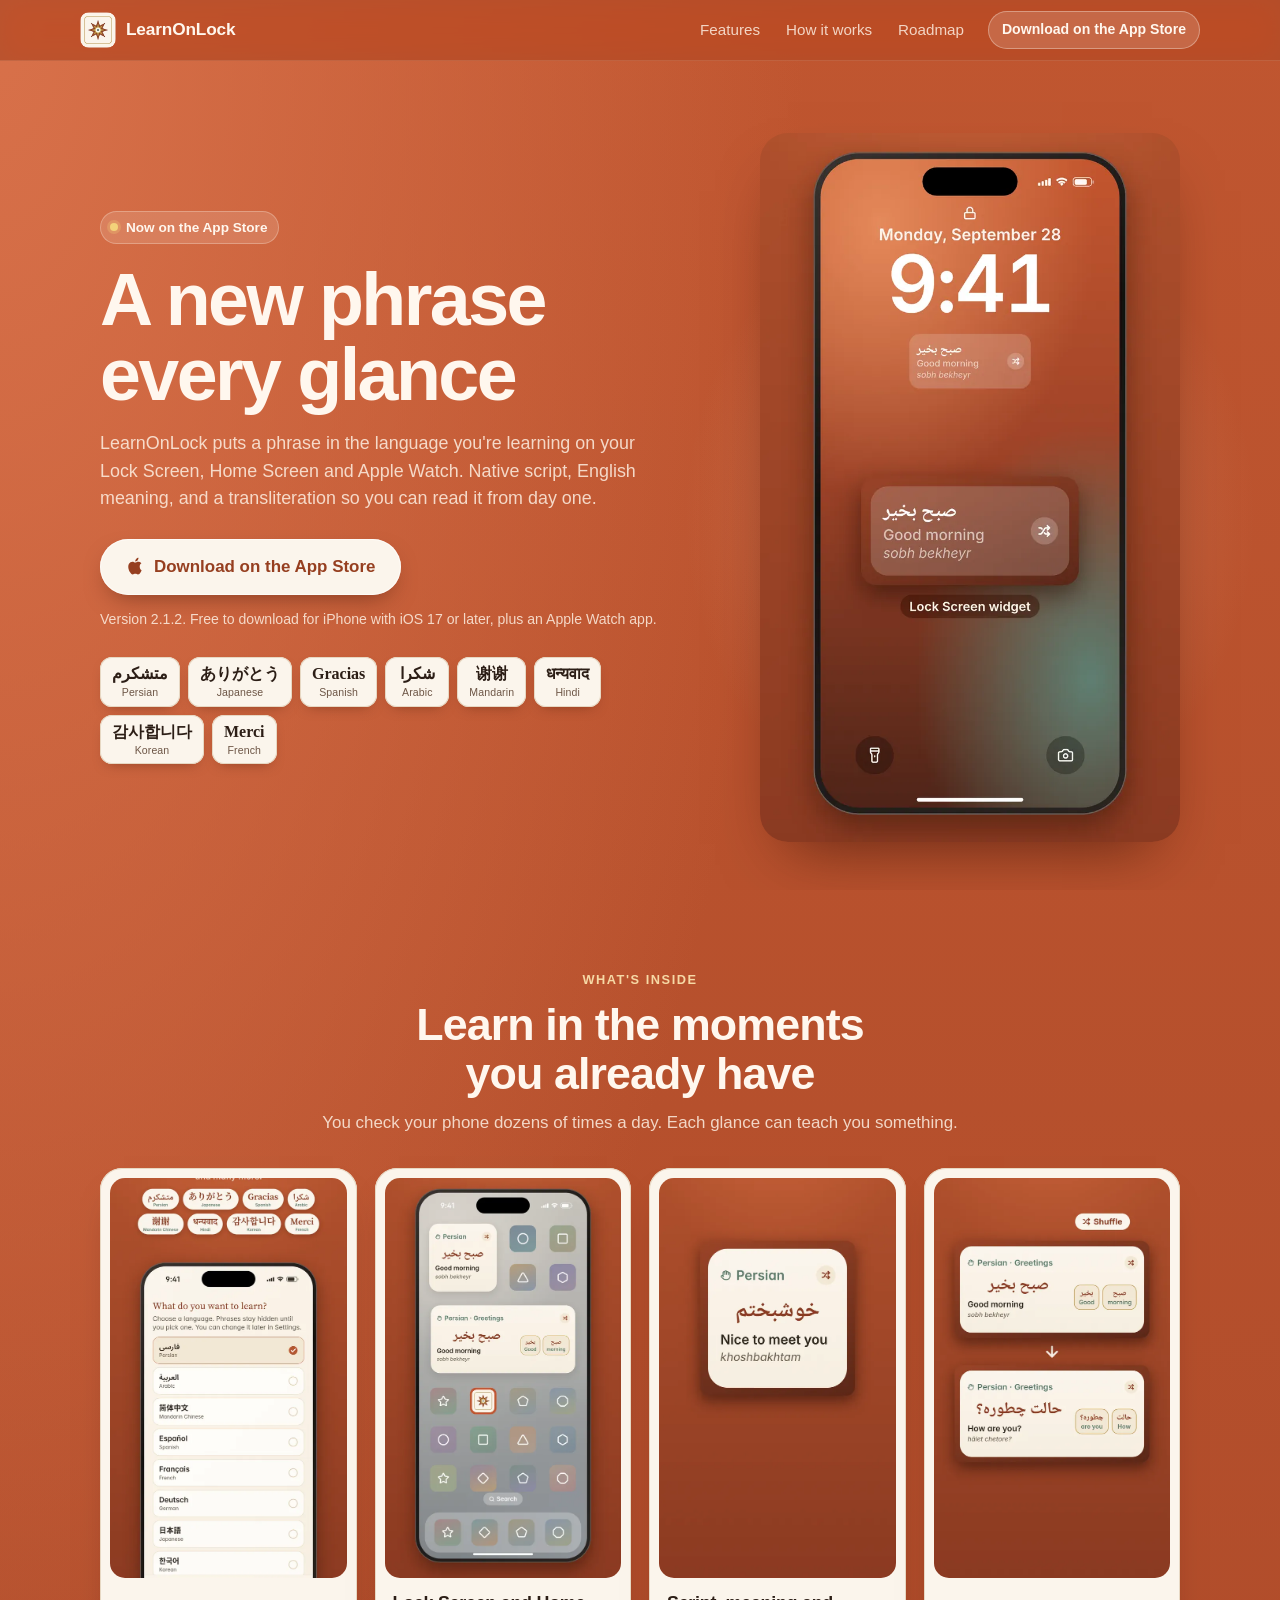
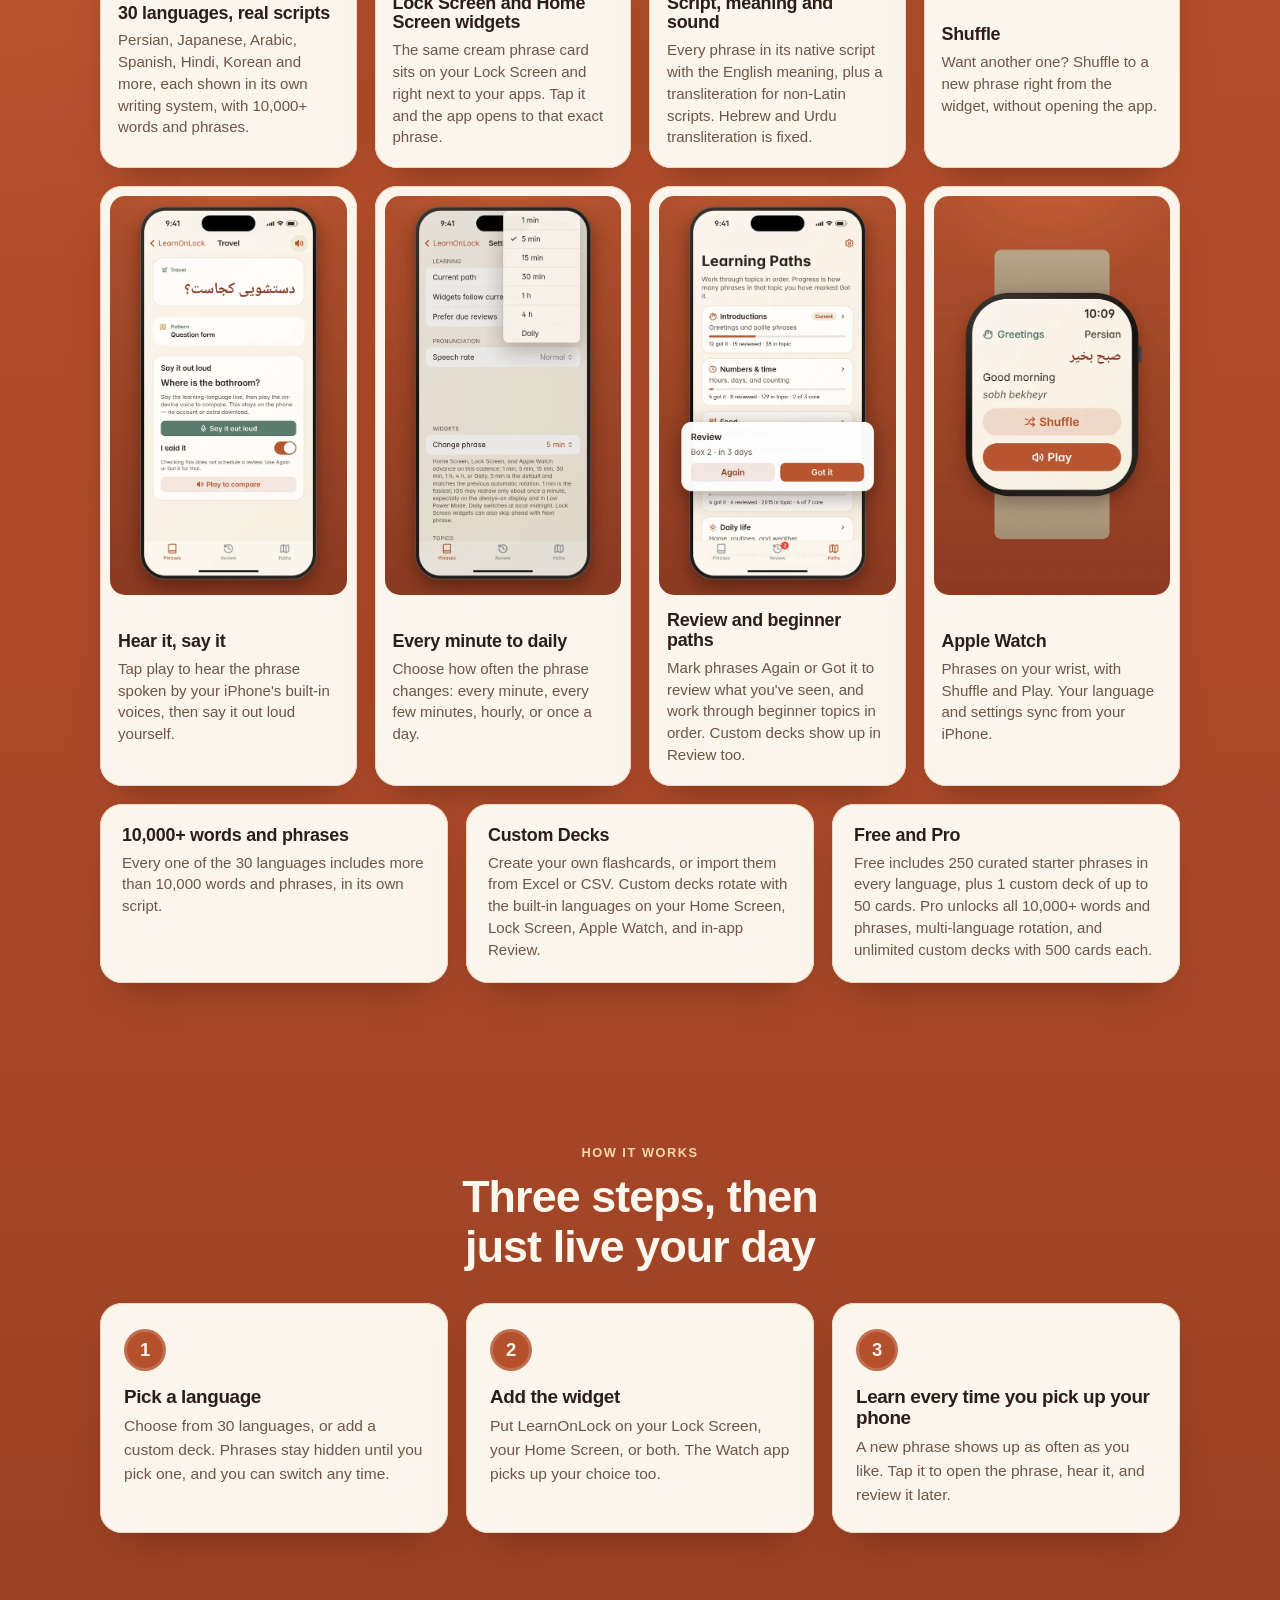
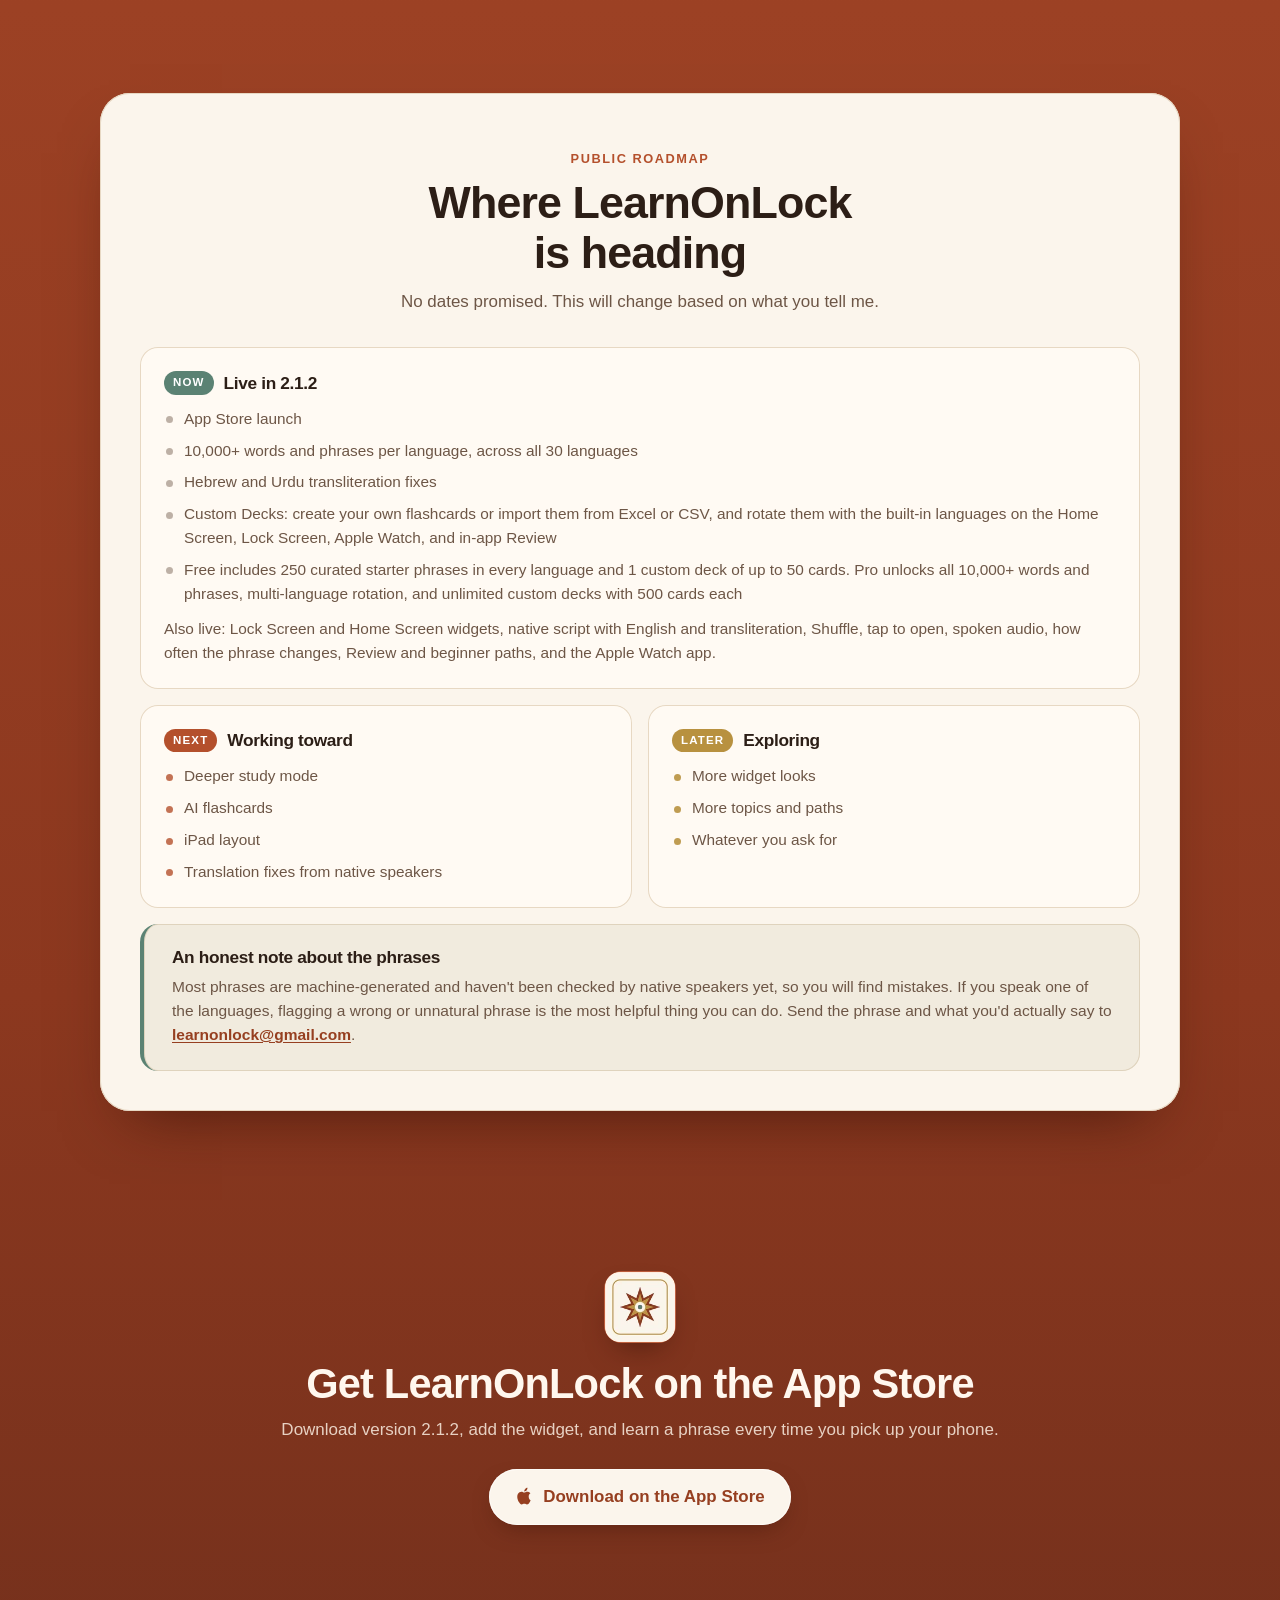
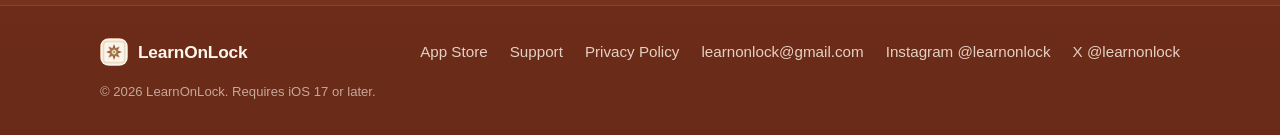
==== commit 952bc004: "Say Pro includes unlimited custom decks Match CustomDeckPolicy.deckLimit so Pro is unlimited decks o" ====
--- a/index.html
+++ b/index.html
@@ -176,7 +176,7 @@
       </article>
       <article>
         <h3>Free and Pro</h3>
-        <p>Free includes 250 curated starter phrases in every language, plus 1 custom deck of up to 50 cards. Pro unlocks all 10,000+ words and phrases, multi-language rotation, and up to 10 custom decks with 500 cards each.</p>
+        <p>Free includes 250 curated starter phrases in every language, plus 1 custom deck of up to 50 cards. Pro unlocks all 10,000+ words and phrases, multi-language rotation, and unlimited custom decks with 500 cards each.</p>
       </article>
     </div>
   </div>
@@ -224,7 +224,7 @@
             <li>10,000+ words and phrases per language, across all 30 languages</li>
             <li>Hebrew and Urdu transliteration fixes</li>
             <li>Custom Decks: create your own flashcards or import them from Excel or CSV, and rotate them with the built-in languages on the Home Screen, Lock Screen, Apple Watch, and in-app Review</li>
-            <li>Free includes 250 curated starter phrases in every language and 1 custom deck of up to 50 cards. Pro unlocks all 10,000+ words and phrases, multi-language rotation, and up to 10 custom decks with 500 cards each</li>
+            <li>Free includes 250 curated starter phrases in every language and 1 custom deck of up to 50 cards. Pro unlocks all 10,000+ words and phrases, multi-language rotation, and unlimited custom decks with 500 cards each</li>
           </ul>
           <p>Also live: Lock Screen and Home Screen widgets, native script with English and transliteration, Shuffle, tap to open, spoken audio, how often the phrase changes, Review and beginner paths, and the Apple Watch app.</p>
         </div>
